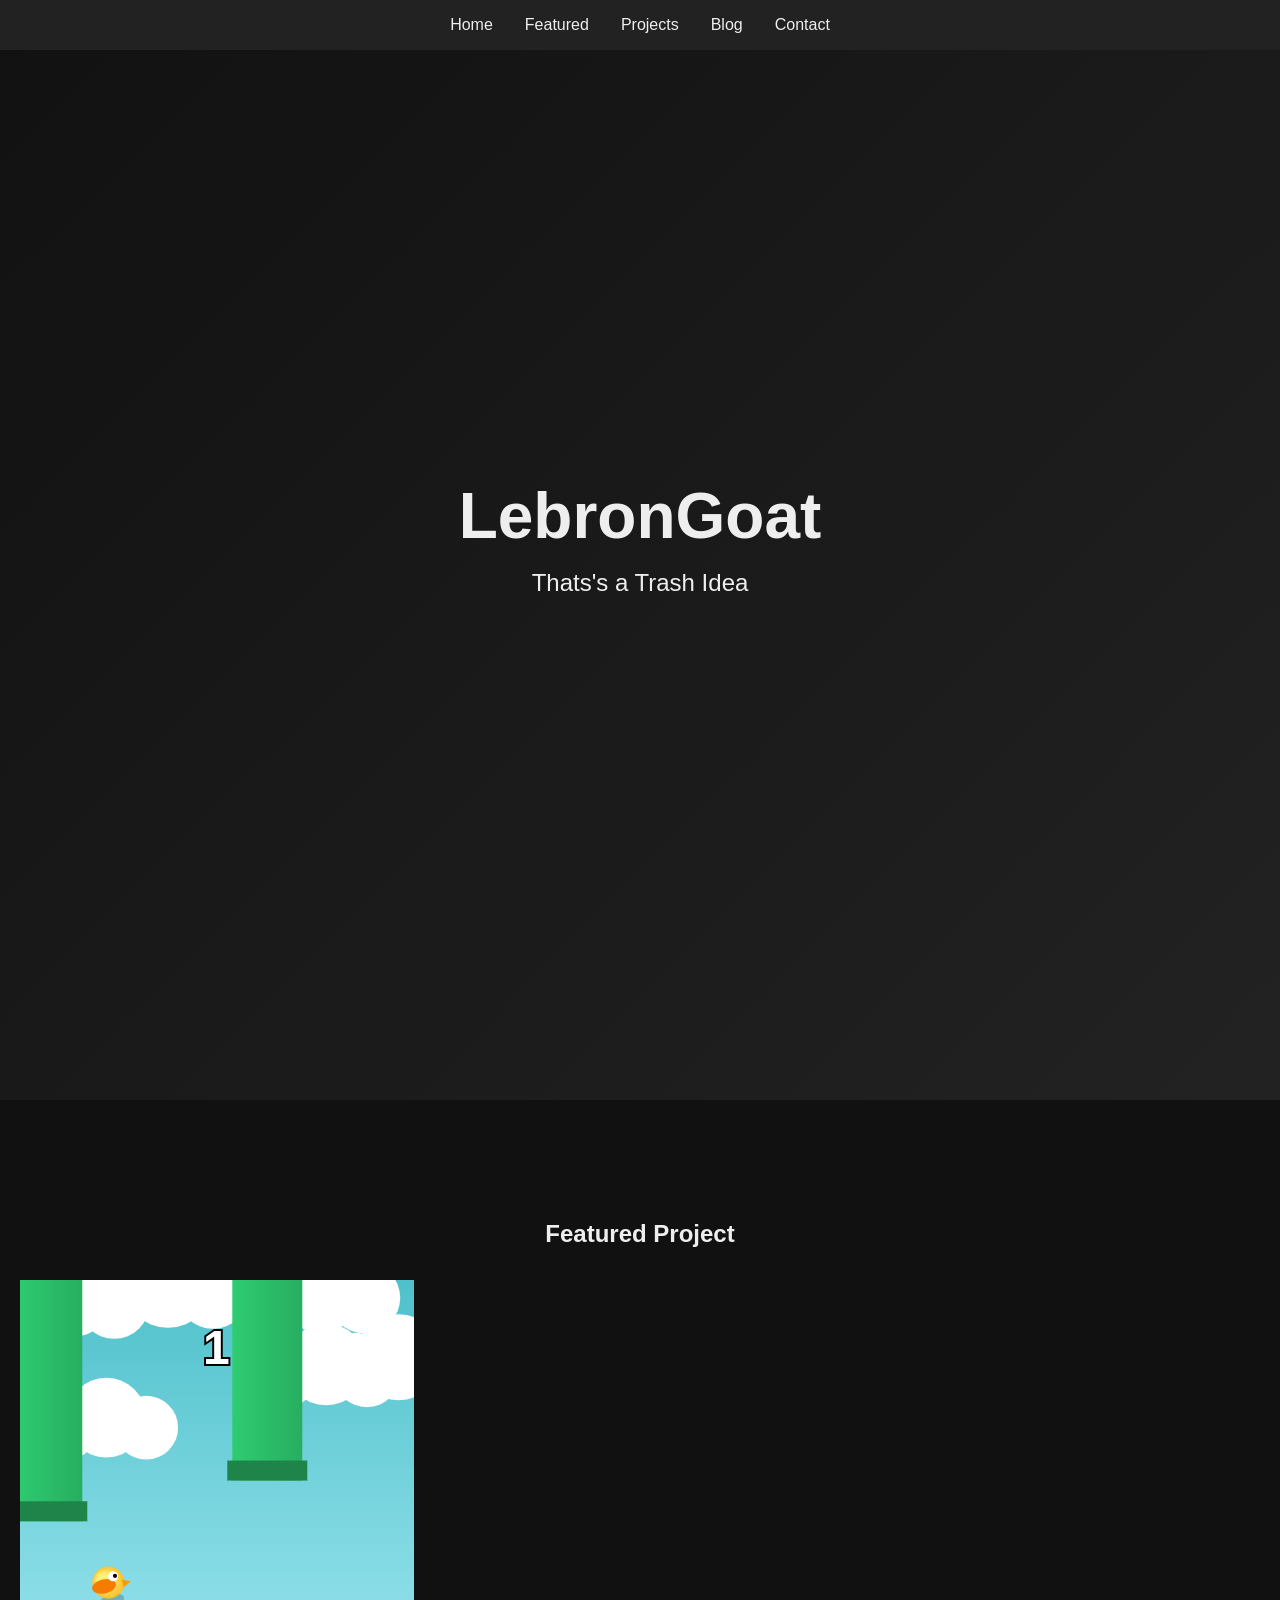
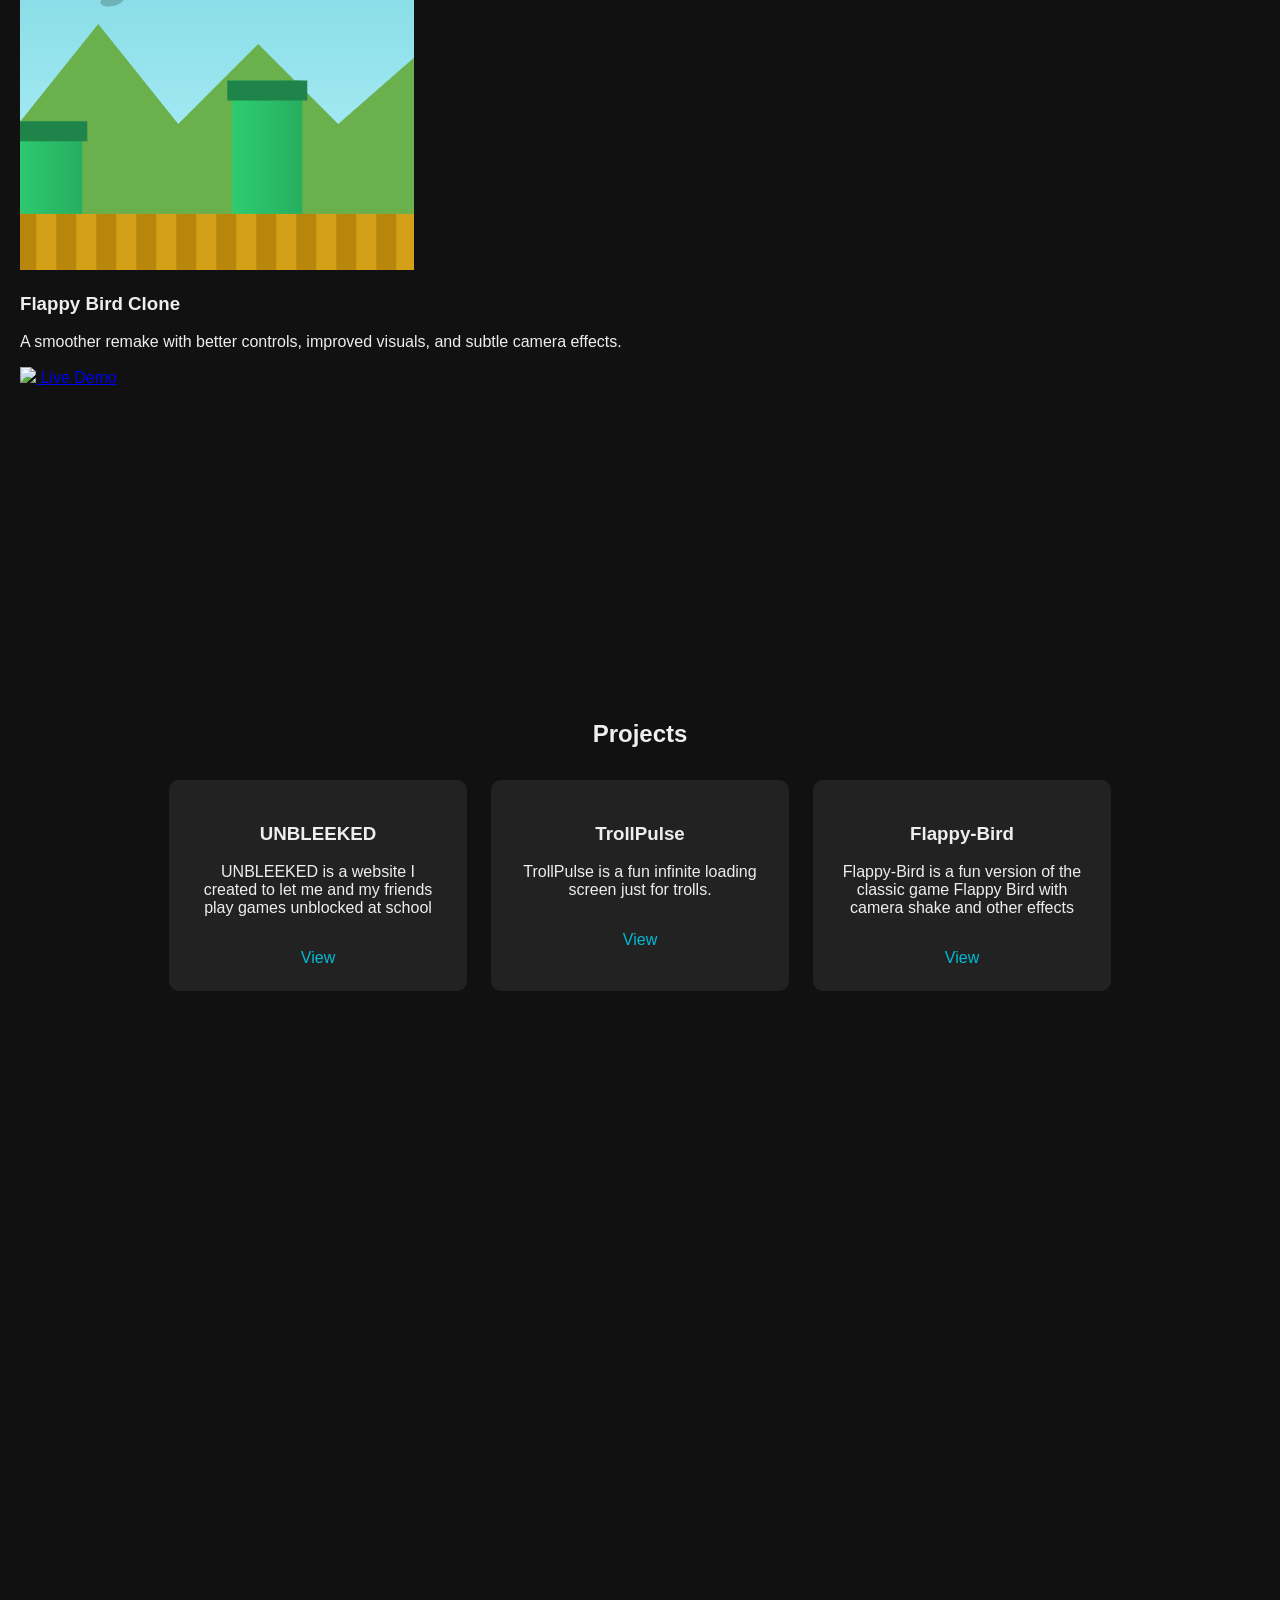
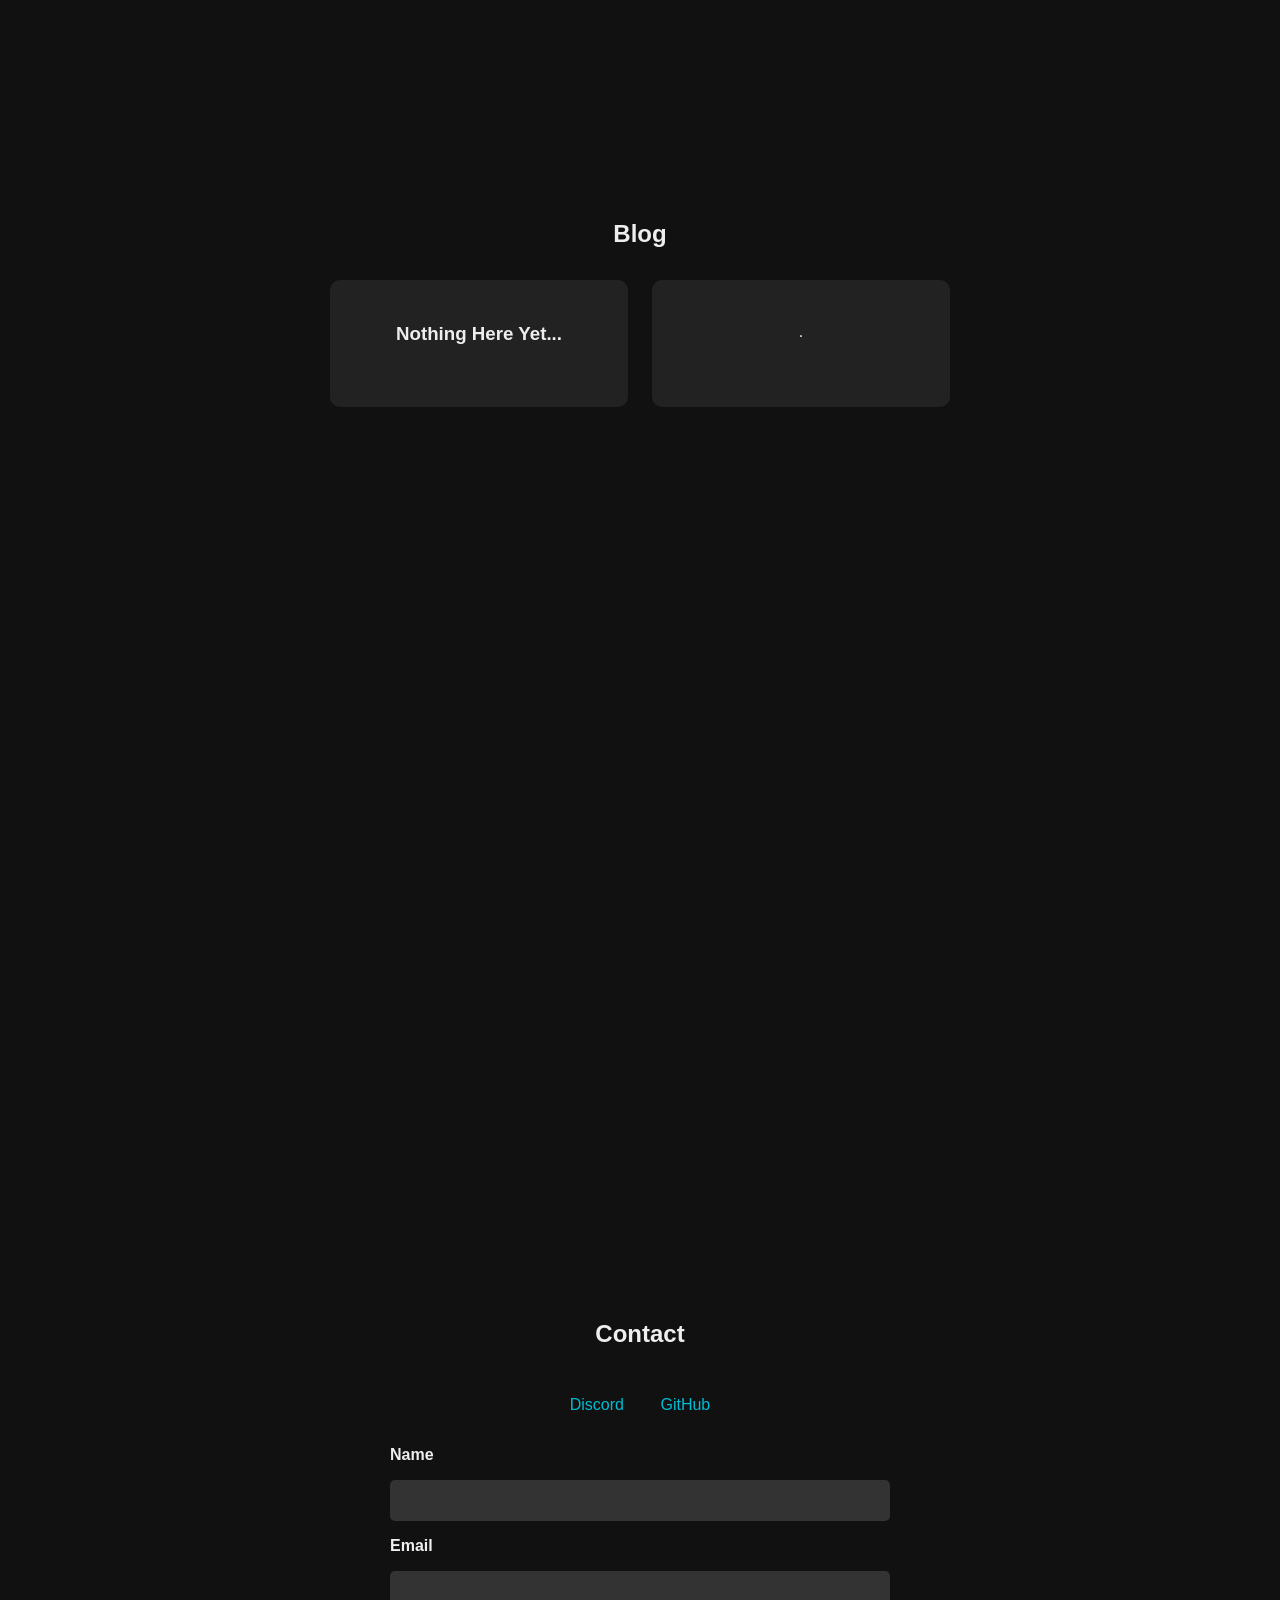
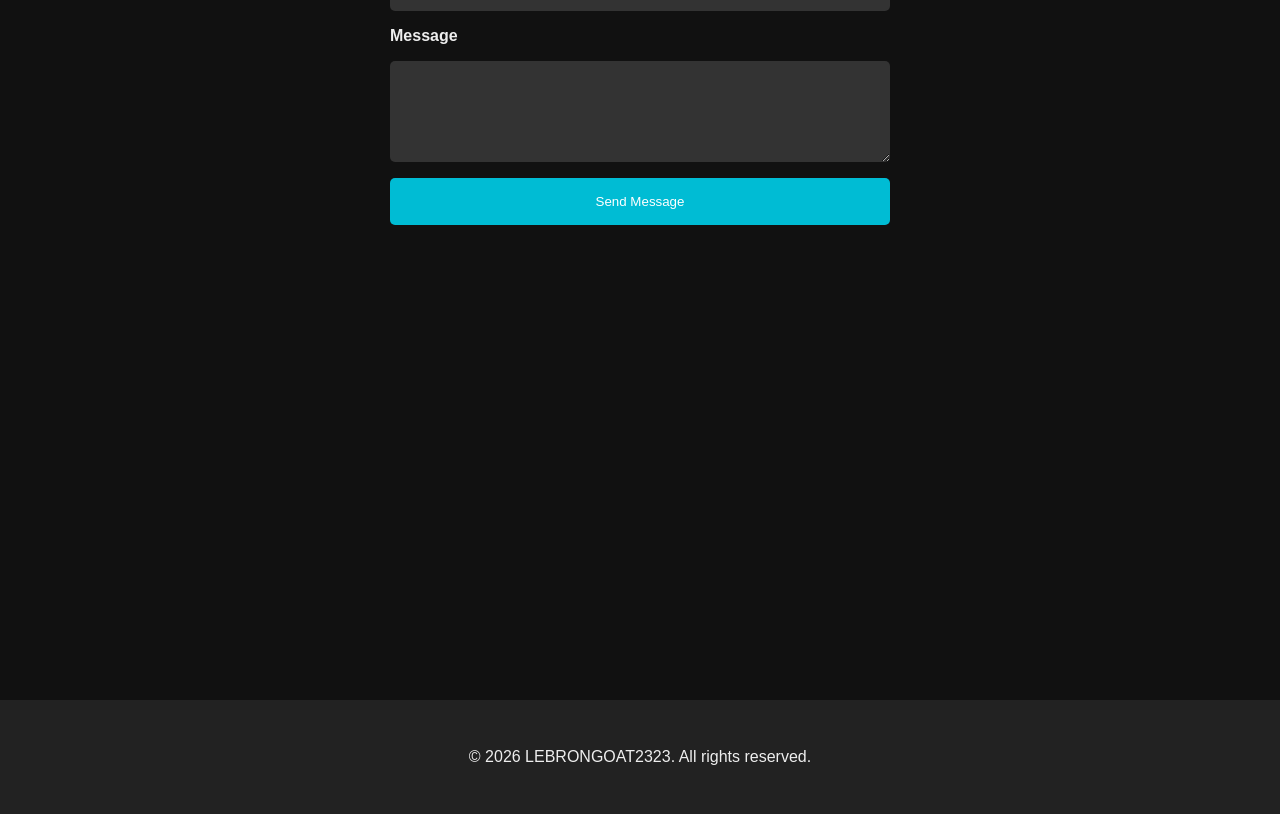
==== index.html @ b5625db2 "Update index.html" ====
<!DOCTYPE html>
<html lang="en">
<head>
    <meta charset="UTF-8">
    <meta name="viewport" content="width=device-width, initial-scale=1.0">
    <title>LebronGoat</title>
    <link rel="stylesheet" href="style.css">
</head>
<body>
    <header>
        <nav>
            <ul>
                <li><a href="#home">Home</a></li>
                <li><a href="#featured">Featured</a></li>
                <li><a href="#projects">Projects</a></li>
                <li><a href="#blog">Blog</a></li>
                <li><a href="#contact">Contact</a></li>
            </ul>
        </nav>
    </header>

    <section id="home" class="hero">
        <h1>LebronGoat</h1>
        <p>Thats's a Trash Idea</p>
    </section>

   <section id="featured">
  <h2>Featured Project</h2>

  <div class="project-tile">

    <div class="project-image">
      <img src="assets/Flappy-Bird-screenshot.png" alt="Project Preview">
    </div>

    <div class="project-info">
      <h3>Flappy Bird Clone</h3>
      <p>
        A smoother remake with better controls,
        improved visuals, and subtle camera effects.
      </p>

      <div class="project-links">

        <a href="https://github.com/LEBRONGOAT2323/Goat" 
           target="_blank" 
           class="github-link">
          <img src="https://cdn.jsdelivr.net/gh/devicons/devicon/icons/github/github-original.svg">
        </a>

        <a href="https://trueflappybird.vercel.app/" 
           target="_blank" 
           class="live-btn">
          Live Demo
        </a>

      </div>
    </div>

  </div>
</section>

    <section id="projects">
        <h2>Projects</h2>
        <div class="cards">
            <div class="card">
                <h3>UNBLEEKED</h3>
                <p>UNBLEEKED is a website I created to let me and my friends play games unblocked at school</p>
                <a href="https://unbleeked.vercel.app">View</a>
            </div>
            <div class="card">
                <h3>TrollPulse</h3>
                <p>TrollPulse is a fun infinite loading screen just for trolls.</p>
                <a href="https://trollpulse.vercel.app/">View</a>
            </div>
            <div class="card">
                <h3>Flappy-Bird</h3>
                <p>Flappy-Bird is a fun version of the classic game Flappy Bird with camera shake and other effects</p>
                <a href="https://trueflappybird.vercel.app/">View</a>
            </div>
            
        </div>
    </section>

  

    <section id="blog">
        <h2>Blog</h2>
        <div class="cards">
            <div class="card">
                <h3>Nothing Here Yet...</h3>
                <p></p>
                <a href=""></a>
            </div>
            <div class="card">
                <h3></h3>
                <p>.</p>
                <a href="#"></a>
            </div>
        </div>
    </section>

    <section id="contact">
        <h2>Contact</h2>
        <ul class="socials">
            <li><a href="https://discord.gg/cp6uq68K">Discord</a></li>
            <li><a href="https://github.com/LEBRONGOAT2323">GitHub</a></li>
        </ul>
    <form action="https://formspree.io/f/xdalbkzq" method="POST">
        <label for="name">Name</label>
        <input type="text" name="name" id="name" required>

        <label for="email">Email</label>
        <input type="email" name="_replyto" id="email" required>

        <label for="message">Message</label>
        <textarea name="message" id="message" rows="5" required></textarea>

        <button type="submit">Send Message</button>
    </form>
    </section>

    <footer>
        <p>© 2026 LEBRONGOAT2323. All rights reserved.</p>
    </footer>

    <script src="script.js"></script>
</body>
</html>
---- style.css ----
/* Global */
body {
    margin: 0;
    font-family: 'Arial', sans-serif;
    background: #111;
    color: #eee;
    scroll-behavior: smooth;
}

/* Header / Nav */
header {
    position: fixed;
    width: 100%;
    background: #222;
    padding: 1rem 0;
    z-index: 1000;
}

header nav ul {
    display: flex;
    justify-content: center;
    list-style: none;
    margin: 0;
    padding: 0;
}

header nav ul li {
    margin: 0 1rem;
}

header nav ul li a {
    color: #eee;
    text-decoration: none;
    transition: 0.3s;
}

header nav ul li a:hover {
    color: #00bcd4;
}

/* Hero Section */
.hero {
    display: flex;
    flex-direction: column;
    justify-content: center;
    align-items: center;
    height: 100vh;
    background: linear-gradient(135deg, #111, #222);
    text-align: center;
}

.hero h1 {
    font-size: 4rem;
    margin: 0;
}

.hero p {
    font-size: 1.5rem;
    margin-top: 1rem;
}

/* Sections */
section {
    padding: 100px 20px;
    min-height: 100vh;
}

h2 {
    text-align: center;
    margin-bottom: 2rem;
}

/* Cards */
.cards {
    display: flex;
    flex-wrap: wrap;
    justify-content: center;
    gap: 1.5rem;
}

.card {
    background: #222;
    padding: 1.5rem;
    width: 250px;
    border-radius: 10px;
    text-align: center;
    transition: transform 0.3s, box-shadow 0.3s;
}

.card:hover {
    transform: translateY(-10px);
    box-shadow: 0 10px 20px rgba(0,0,0,0.5);
}

.card a {
    display: inline-block;
    margin-top: 1rem;
    text-decoration: none;
    color: #00bcd4;
}

/* Resume Button */
.resume-btn {
    display: inline-block;
    padding: 1rem 2rem;
    text-decoration: none;
    color: #fff;
    background: #00bcd4;
    border-radius: 5px;
    transition: 0.3s;
}

.resume-btn:hover {
    background: #0097a7;
}

/* Socials */
.socials {
    text-align: center;
    padding: 1rem 0;
}

.socials li {
    display: inline-block;
    margin: 0 1rem;
}

.socials li a {
    color: #00bcd4;
    text-decoration: none;
}

/* Footer */
footer {
    text-align: center;
    padding: 2rem;
    background: #222;
}

form {
    display: flex;
    flex-direction: column;
    max-width: 500px;
    margin: 0 auto;
    gap: 1rem;
}

form label {
    font-weight: bold;
}

form input,
form textarea {
    padding: 0.8rem;
    border-radius: 5px;
    border: none;
    background: #333;
    color: #eee;
}

form input:focus,
form textarea:focus {
    outline: 2px solid #00bcd4;
}

form button {
    padding: 1rem;
    border: none;
    border-radius: 5px;
    background: #00bcd4;
    color: #fff;
    cursor: pointer;
    transition: 0.3s;
}

form button:hover {
    background: #0097a7;
}
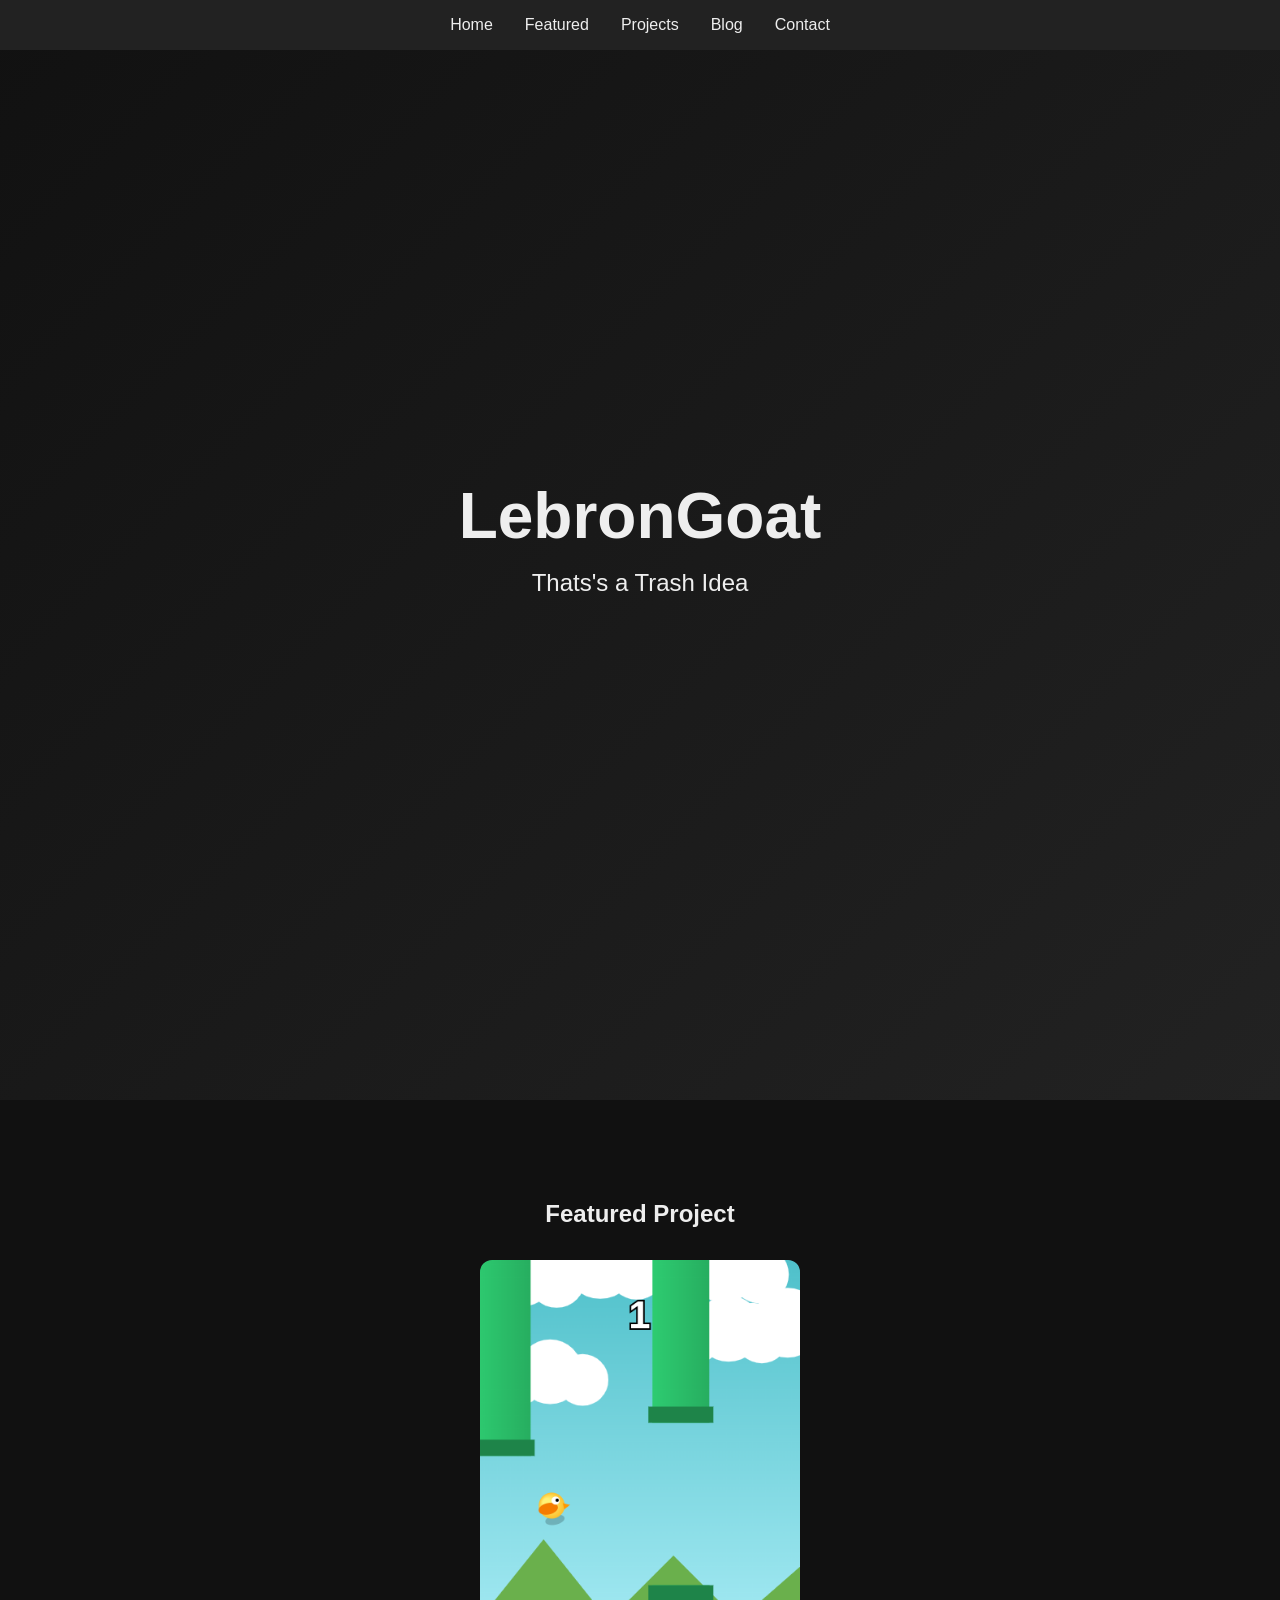
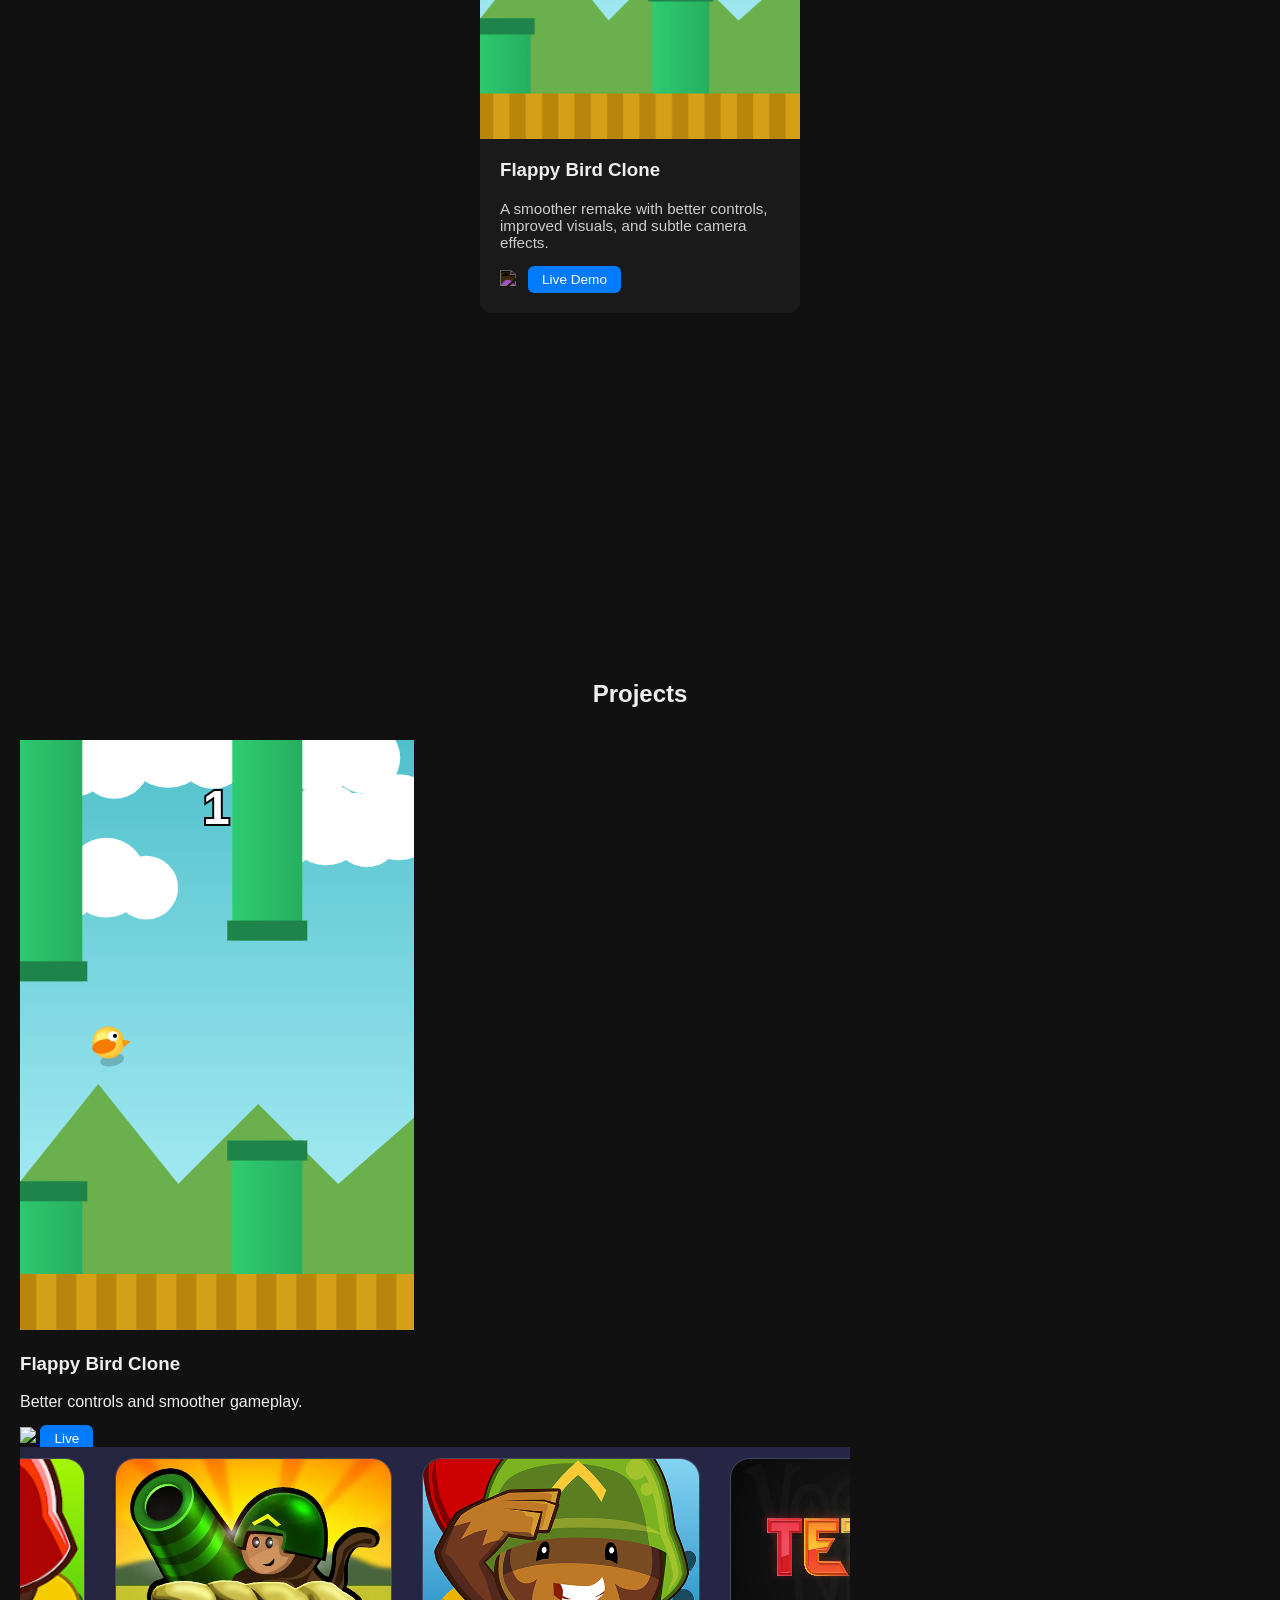
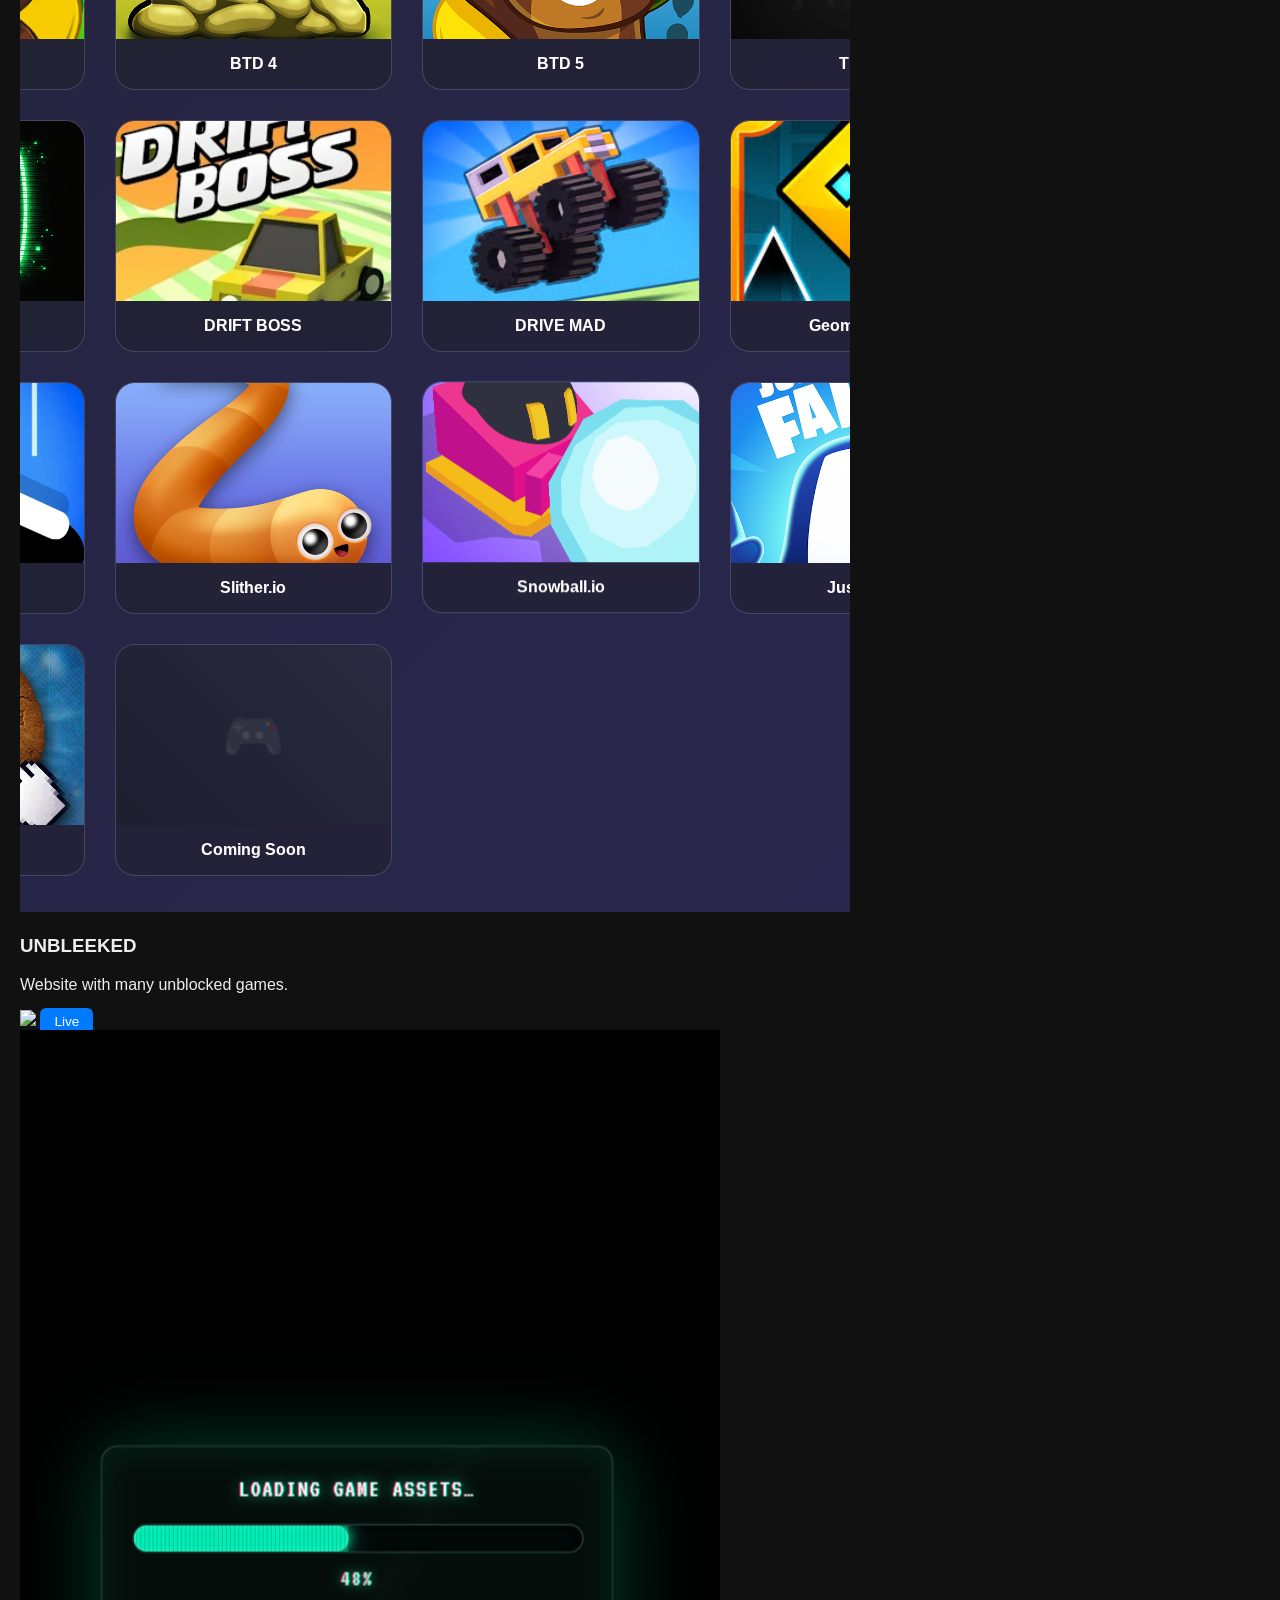
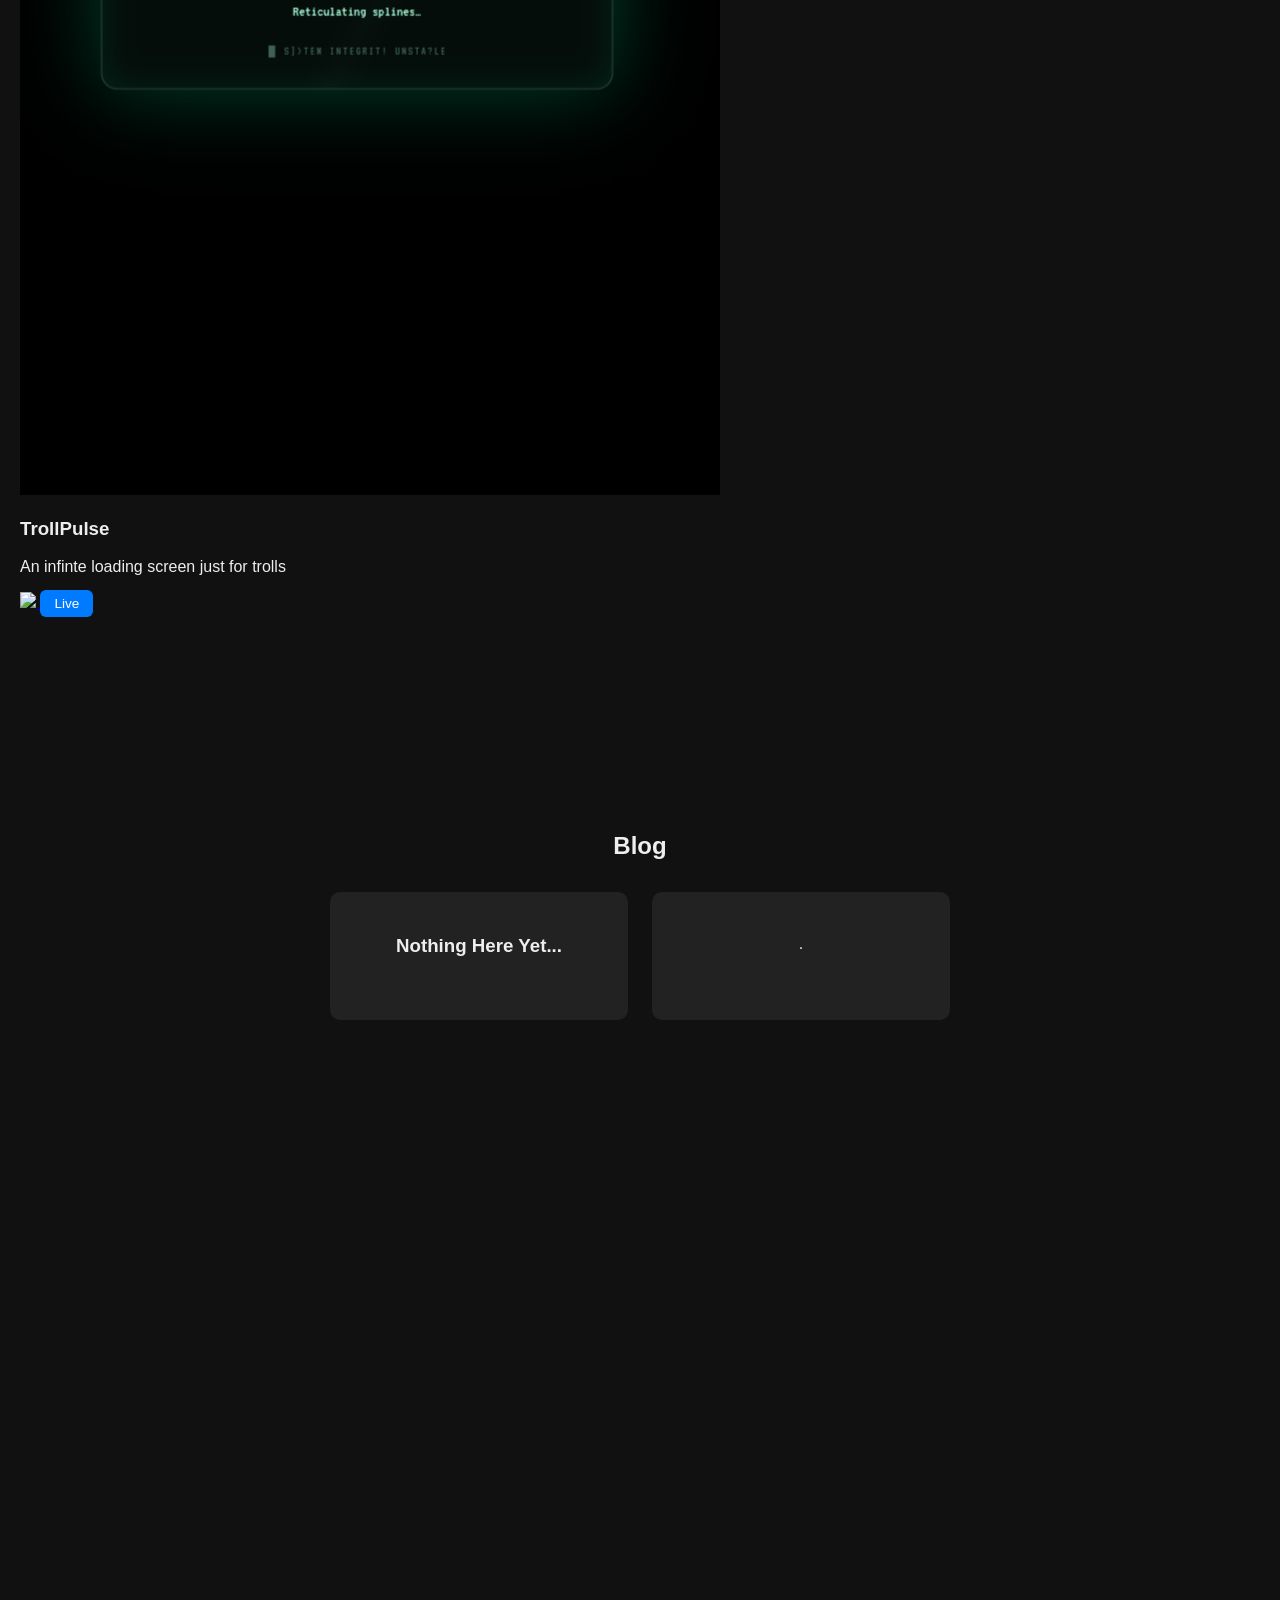
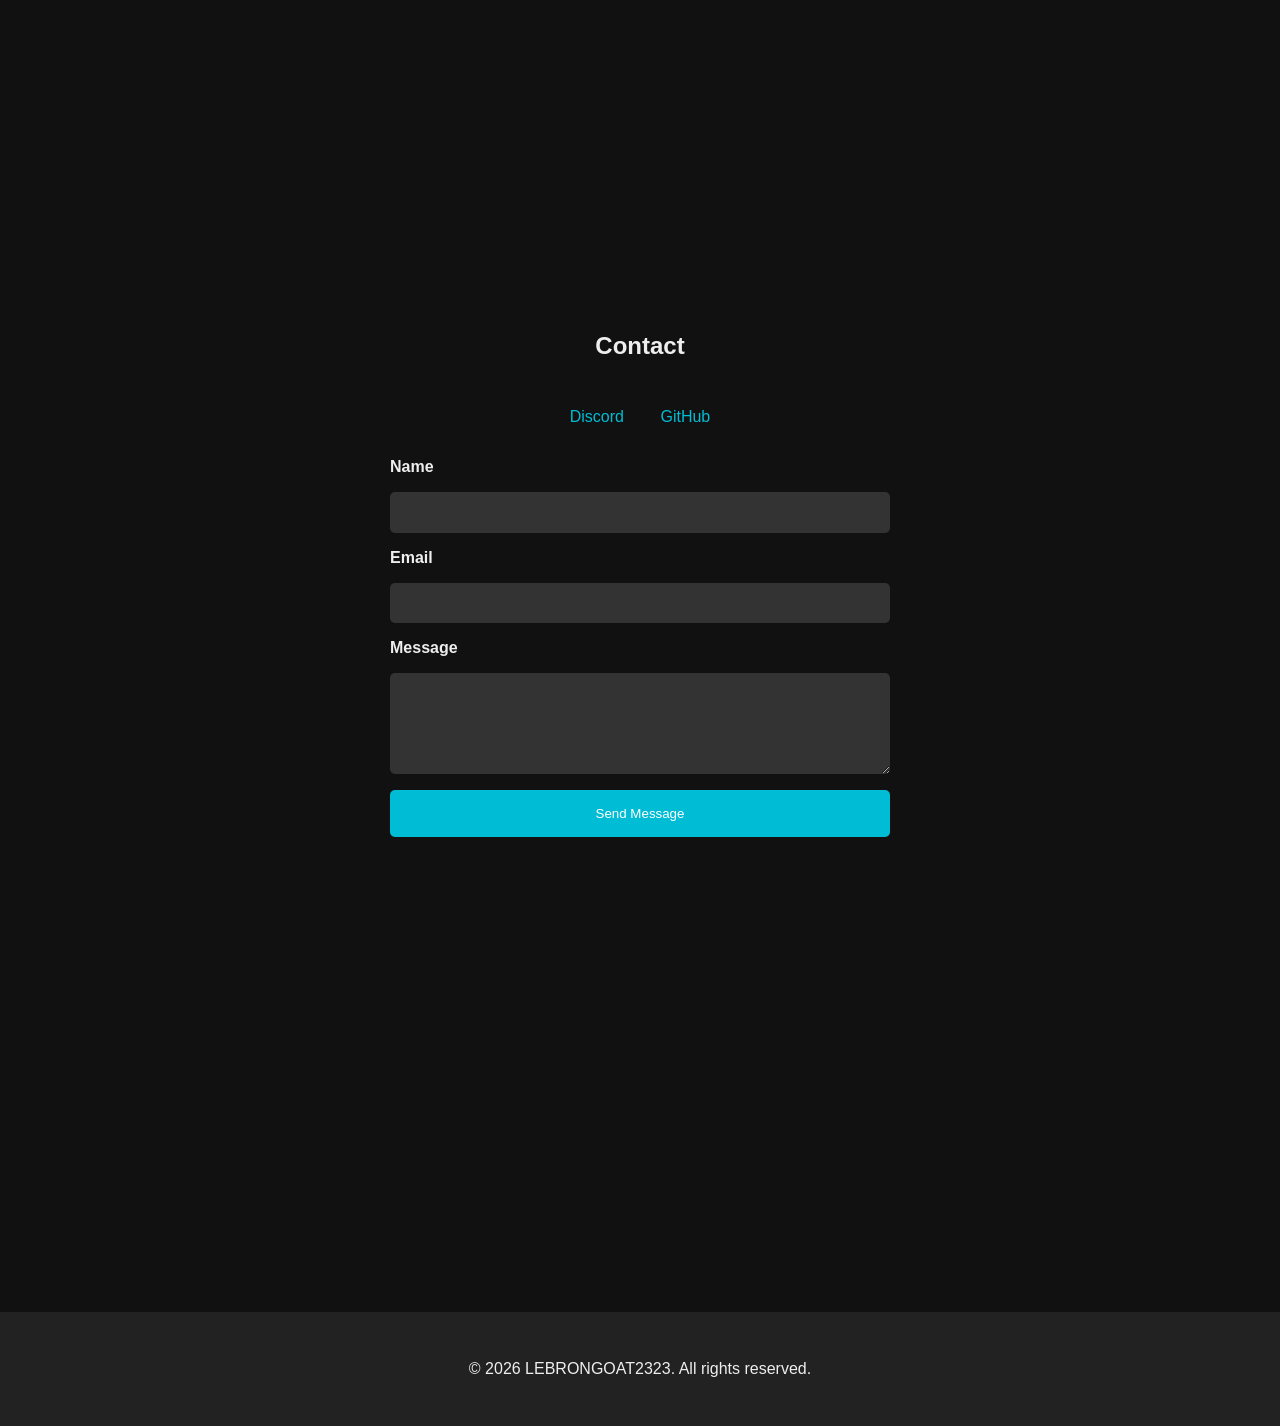
==== commit 56e5b9d6: "Update index.html" ====
--- a/index.html
+++ b/index.html
@@ -60,28 +60,62 @@
   </div>
 </section>
 
-    <section id="projects">
-        <h2>Projects</h2>
-        <div class="cards">
-            <div class="card">
-                <h3>UNBLEEKED</h3>
-                <p>UNBLEEKED is a website I created to let me and my friends play games unblocked at school</p>
-                <a href="https://unbleeked.vercel.app">View</a>
-            </div>
-            <div class="card">
-                <h3>TrollPulse</h3>
-                <p>TrollPulse is a fun infinite loading screen just for trolls.</p>
-                <a href="https://trollpulse.vercel.app/">View</a>
-            </div>
-            <div class="card">
-                <h3>Flappy-Bird</h3>
-                <p>Flappy-Bird is a fun version of the classic game Flappy Bird with camera shake and other effects</p>
-                <a href="https://trueflappybird.vercel.app/">View</a>
-            </div>
-            
-        </div>
-    </section>
+ <section id="projects">
+  <h2>Projects</h2>
 
+  <div class="projects-grid">
+
+    <div class="project-card">
+      <img src="assets/Flappy-Bird-screenshot.png">
+      <h3>Flappy Bird Clone</h3>
+      <p>Better controls and smoother gameplay.</p>
+
+      <div class="project-buttons">
+        <a href="https://github.com/LEBRONGOAT2323/Flappy-Bird" target="_blank" class="github-btn">
+          <img src="https://cdn.jsdelivr.net/gh/devicons/devicon/icons/github/github-original.svg">
+        </a>
+
+        <a href="https://trueflappybird.vercel.app/" target="_blank" class="live-btn">
+          Live
+        </a>
+      </div>
+    </div>
+
+    <div class="project-card">
+      <img src="assets/UNBLEEKED.png">
+      <h3>UNBLEEKED</h3>
+      <p>Website with many unblocked games.</p>
+
+      <div class="project-buttons">
+        <a href="https://github.com/LEBRONGOAT2323/UNBLEEKED" target="_blank" class="github-btn">
+          <img src="https://cdn.jsdelivr.net/gh/devicons/devicon/icons/github/github-original.svg">
+        </a>
+
+        <a href="https://unbleeked.vercel.app/" target="_blank" class="live-btn">
+          Live
+        </a>
+      </div>
+    </div>
+
+     <div class="project-card">
+      <img src="assets/TrollPulse.png">
+      <h3>TrollPulse</h3>
+      <p>An infinte loading screen just for trolls</p>
+
+      <div class="project-buttons">
+        <a href="https://github.com/LEBRONGOAT2323/TrollPulse" target="_blank" class="github-btn">
+          <img src="https://cdn.jsdelivr.net/gh/devicons/devicon/icons/github/github-original.svg">
+        </a>
+
+        <a href="https://trollpulse.vercel.app/" target="_blank" class="live-btn">
+          Live
+        </a>
+      </div>
+    </div>
+
+
+  </div>
+</section>
   
 
     <section id="blog">
--- a/style.css
+++ b/style.css
@@ -176,3 +176,157 @@
 form button:hover {
     background: #0097a7;
 }
+
+/* Featured Section */
+#featured {
+    padding: 80px 20px;
+    text-align: center;
+    background: #111;
+}
+
+/* Card */
+.featured-card {
+    position: relative;
+    max-width: 750px;
+    margin: auto;
+    padding: 30px;
+    background: #1a1a1a;
+    border-radius: 15px;
+    transition: 0.3s;
+}
+
+.featured-card:hover {
+    transform: translateY(-6px);
+    box-shadow: 0 0 25px #007bff;
+}
+
+/* Layout */
+.featured-content {
+    display: flex;
+    align-items: center;
+    gap: 30px;
+    text-align: left;
+}
+
+/* Image */
+.featured-image img {
+    width: 200px;
+    border-radius: 10px;
+}
+
+/* Text */
+.featured-text h3 {
+    margin-top: 0;
+}
+
+.featured-text p {
+    color: #ccc;
+}
+
+/* Play Button */
+.play-btn {
+    display: inline-block;
+    margin-top: 15px;
+    padding: 10px 20px;
+    background: #007bff;
+    color: white;
+    text-decoration: none;
+    border-radius: 8px;
+    transition: 0.3s;
+}
+
+.play-btn:hover {
+    background: #0056b3;
+}
+
+/* GitHub Icon Corner */
+.github-corner {
+    position: absolute;
+    top: 15px;
+    right: 15px;
+}
+
+.github-corner img {
+    width: 30px;
+    filter: invert(1);
+    transition: 0.3s;
+}
+
+.github-corner img:hover {
+    transform: scale(1.2);
+}
+
+#featured {
+    padding: 80px 20px;
+    text-align: center;
+}
+
+/* Tile container */
+.project-tile {
+    max-width: 320px;
+    margin: auto;
+    background: #1a1a1a;
+    border-radius: 12px;
+    overflow: hidden;
+    transition: 0.3s ease;
+}
+
+.project-tile:hover {
+    transform: translateY(-5px);
+    box-shadow: 0 0 20px #007bff;
+}
+
+/* Image */
+.project-image img {
+    width: 100%;
+    display: block;
+}
+
+/* Info */
+.project-info {
+    padding: 20px;
+    text-align: left;
+}
+
+.project-info h3 {
+    margin-top: 0;
+}
+
+.project-info p {
+    color: #ccc;
+    font-size: 0.95rem;
+}
+
+/* Buttons Row */
+.project-links {
+    margin-top: 15px;
+    display: flex;
+    align-items: center;
+    gap: 12px;
+}
+
+/* GitHub icon */
+.github-link img {
+    width: 28px;
+    filter: invert(1);
+    transition: 0.3s;
+}
+
+.github-link img:hover {
+    transform: scale(1.2);
+}
+
+/* Live Button */
+.live-btn {
+    padding: 6px 14px;
+    background: #007bff;
+    color: white;
+    text-decoration: none;
+    border-radius: 6px;
+    font-size: 0.85rem;
+    transition: 0.3s;
+}
+
+.live-btn:hover {
+    background: #0056b3;
+}
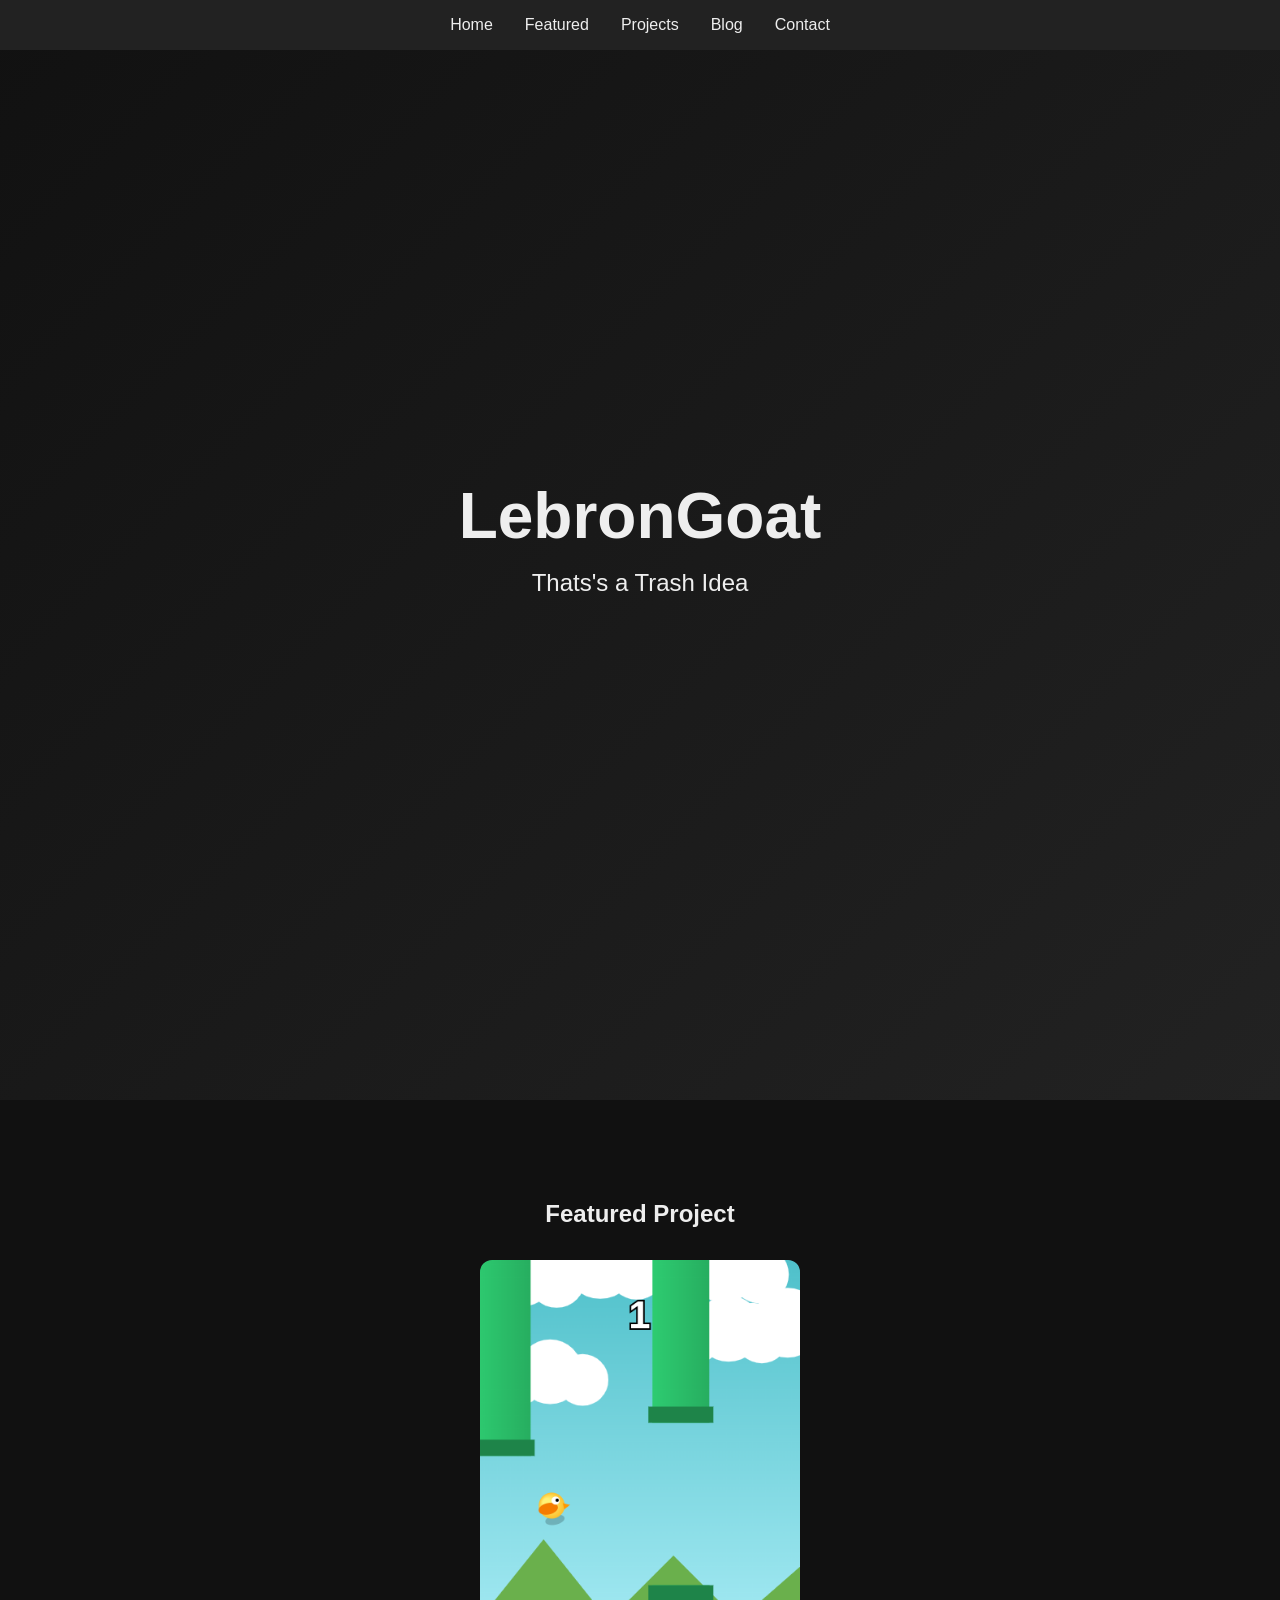
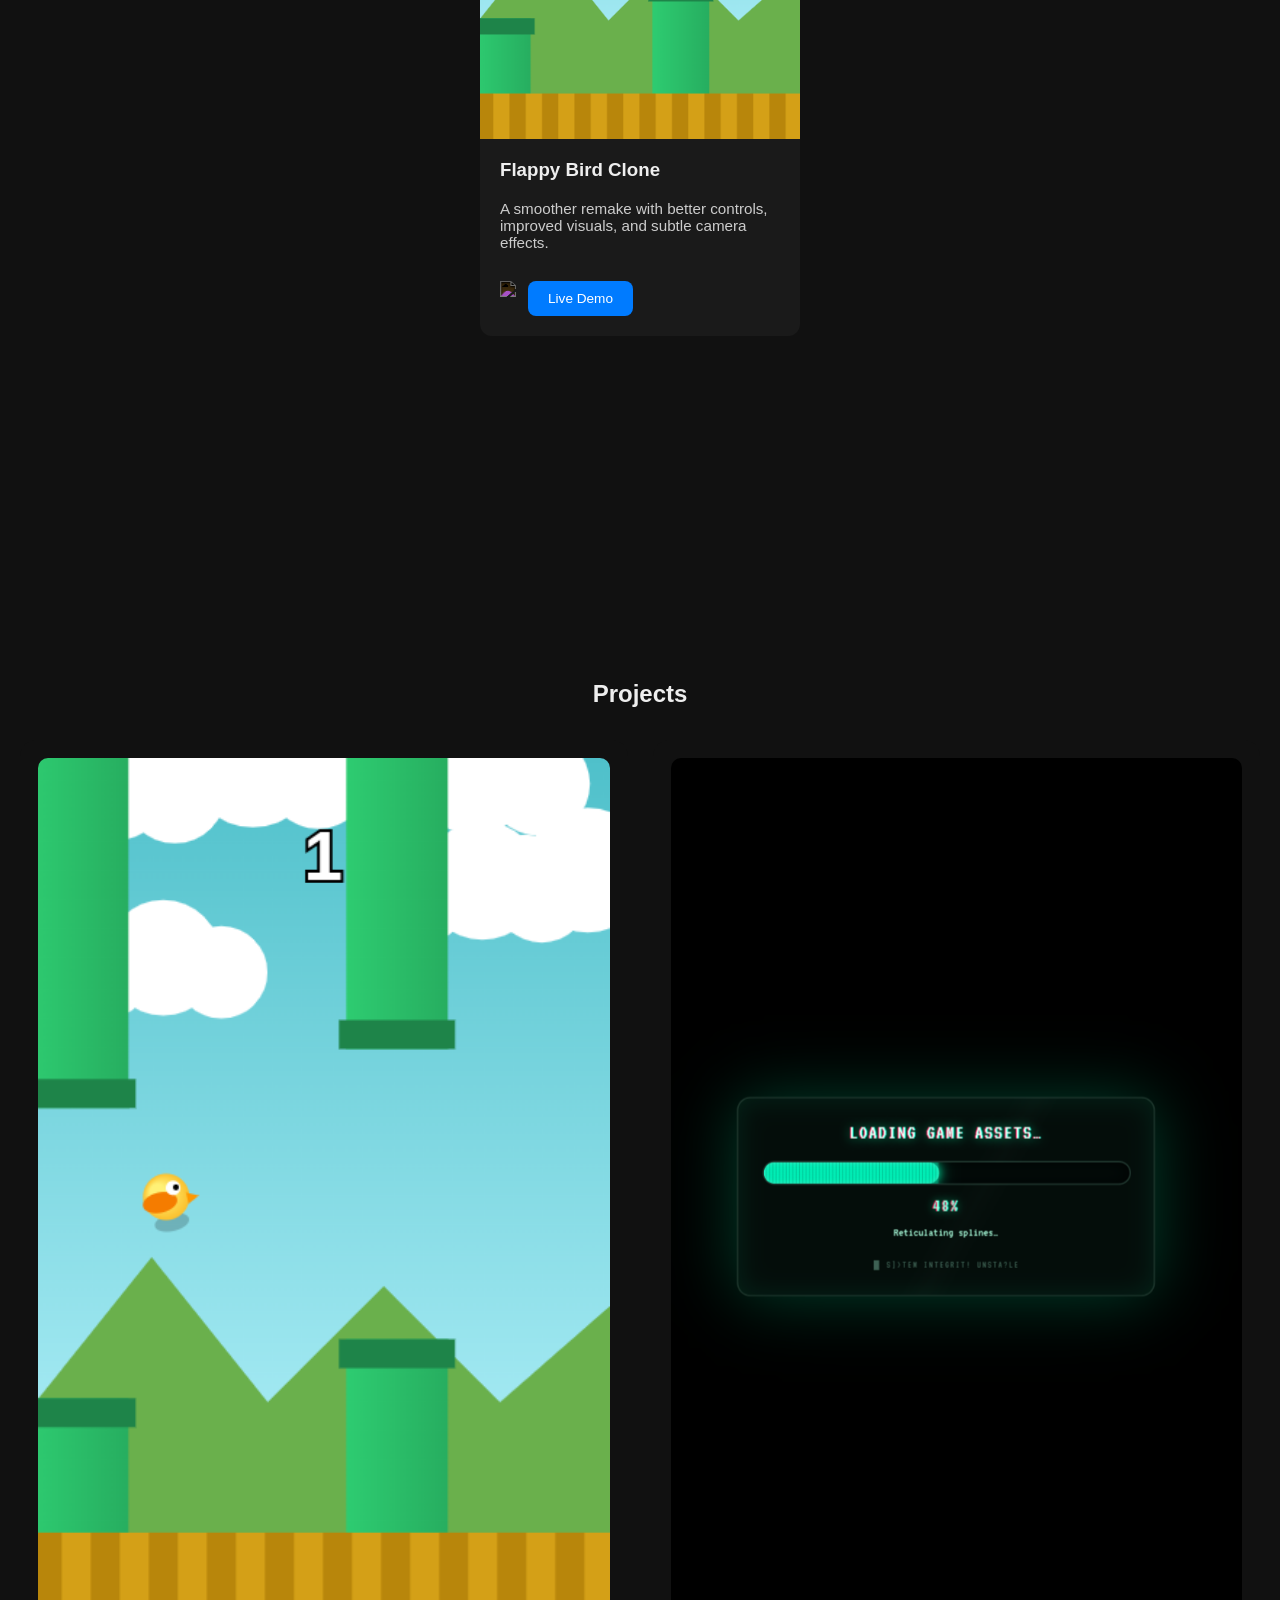
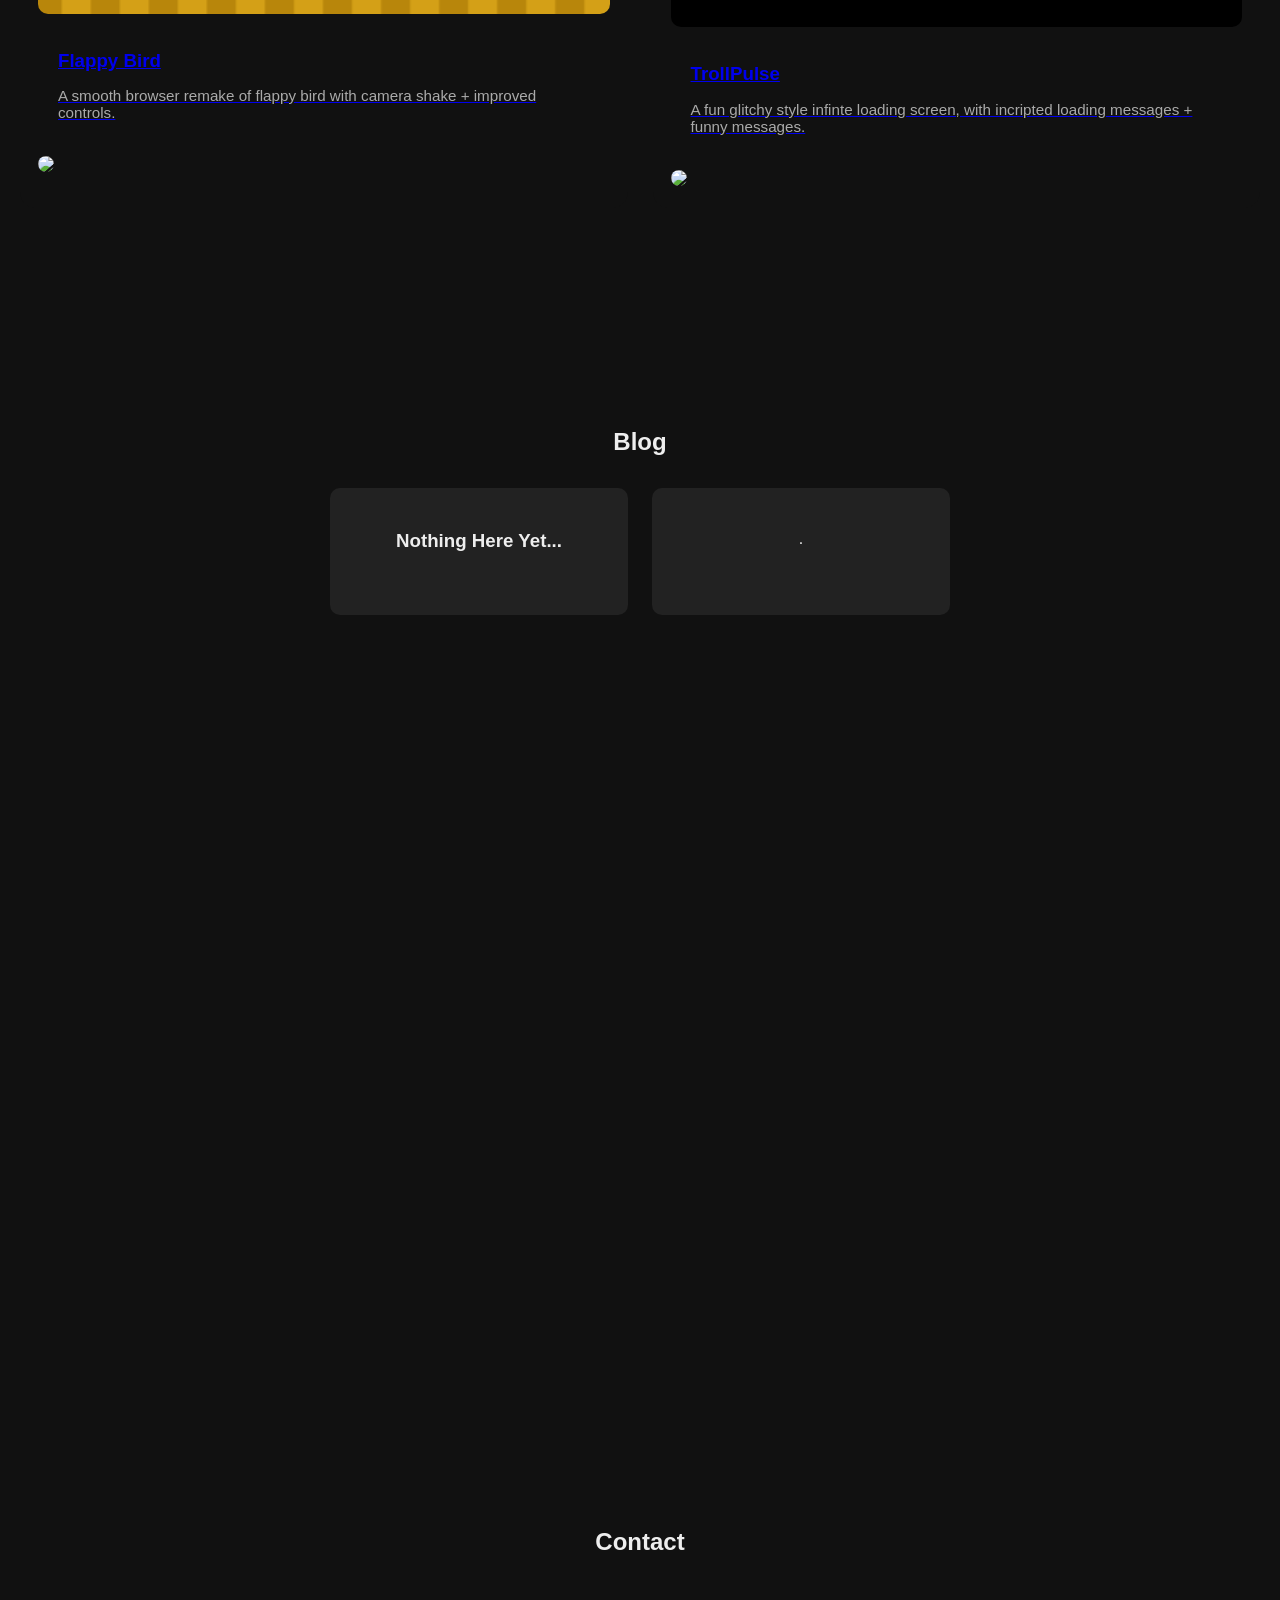
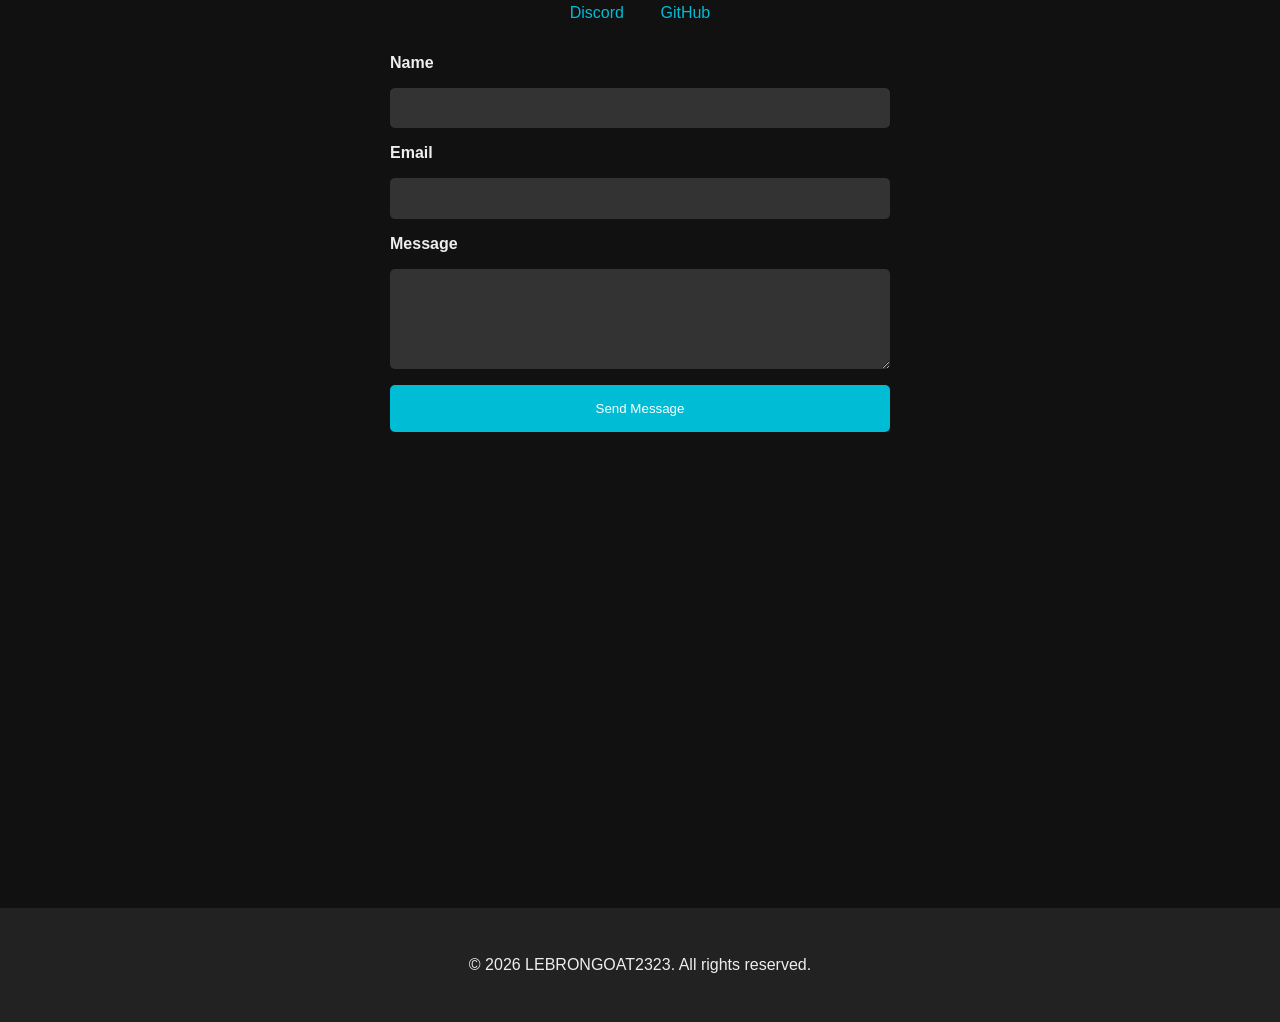
==== commit 2129b95e: "Update index.html" ====
--- a/index.html
+++ b/index.html
@@ -42,7 +42,7 @@
 
       <div class="project-links">
 
-        <a href="https://github.com/LEBRONGOAT2323/Goat" 
+        <a href="https://github.com/LEBRONGOAT2323/flappy-bird" 
            target="_blank" 
            class="github-link">
           <img src="https://cdn.jsdelivr.net/gh/devicons/devicon/icons/github/github-original.svg">
@@ -61,57 +61,42 @@
 </section>
 
  <section id="projects">
-  <h2>Projects</h2>
+  <h2 class="section-title">Projects</h2>
 
   <div class="projects-grid">
 
+    <!-- Project Card -->
     <div class="project-card">
-      <img src="assets/Flappy-Bird-screenshot.png">
-      <h3>Flappy Bird Clone</h3>
-      <p>Better controls and smoother gameplay.</p>
+      <a href="https://trueflappybird.vercel.app" target="_blank" class="project-link">
+        <img src="assets/Flappy-Bird-screenshot.png" class="project-thumb">
+        <div class="project-info">
+          <h3>Flappy Bird</h3>
+          <p>A smooth browser remake of flappy bird with camera shake + improved controls.</p>
+        </div>
+      </a>
 
-      <div class="project-buttons">
-        <a href="https://github.com/LEBRONGOAT2323/Flappy-Bird" target="_blank" class="github-btn">
-          <img src="https://cdn.jsdelivr.net/gh/devicons/devicon/icons/github/github-original.svg">
-        </a>
-
-        <a href="https://trueflappybird.vercel.app/" target="_blank" class="live-btn">
-          Live
-        </a>
-      </div>
+      <a href="https://github.com/LEBRONGOAT2323/Flappy-Bird" target="_blank" class="github-icon">
+       <img src="https://cdn.jsdelivr.net/gh/devicons/devicon/icons/github/github-original.svg">
+      </a>
     </div>
 
+    <!-- Project Card -->
     <div class="project-card">
-      <img src="assets/UNBLEEKED.png">
-      <h3>UNBLEEKED</h3>
-      <p>Website with many unblocked games.</p>
+      <a href="https://TrollPulse.vercel.app" target="_blank" class="project-link">
+        <img src="assets/TrollPulse.png" class="project-thumb">
+        <div class="project-info">
+          <h3>TrollPulse</h3>
+          <p>A fun glitchy style infinte loading screen, with incripted loading messages + funny messages.</p>
+        </div>
+      </a>
 
-      <div class="project-buttons">
-        <a href="https://github.com/LEBRONGOAT2323/UNBLEEKED" target="_blank" class="github-btn">
-          <img src="https://cdn.jsdelivr.net/gh/devicons/devicon/icons/github/github-original.svg">
-        </a>
-
-        <a href="https://unbleeked.vercel.app/" target="_blank" class="live-btn">
-          Live
-        </a>
-      </div>
+      <a href="https://github.com/LEBRONGOAT2323/TrollPulse" target="_blank" class="github-icon">
+        <img src="https://cdn.jsdelivr.net/gh/devicons/devicon/icons/github/github-original.svg">
+      </a>
     </div>
 
-     <div class="project-card">
-      <img src="assets/TrollPulse.png">
-      <h3>TrollPulse</h3>
-      <p>An infinte loading screen just for trolls</p>
-
-      <div class="project-buttons">
-        <a href="https://github.com/LEBRONGOAT2323/TrollPulse" target="_blank" class="github-btn">
-          <img src="https://cdn.jsdelivr.net/gh/devicons/devicon/icons/github/github-original.svg">
-        </a>
-
-        <a href="https://trollpulse.vercel.app/" target="_blank" class="live-btn">
-          Live
-        </a>
-      </div>
-    </div>
+  </div>
+</section>
 
 
   </div>
--- a/style.css
+++ b/style.css
@@ -330,3 +330,79 @@
 .live-btn:hover {
     background: #0056b3;
 }
+
+/* PROJECTS GRID */
+
+.projects-grid {
+  display: grid;
+  grid-template-columns: repeat(auto-fit, minmax(260px, 1fr));
+  gap: 25px;
+  margin-top: 25px;
+}
+
+/* CARD */
+
+.project-card {
+  background: #111;
+  padding: 18px;
+  border-radius: 16px;
+  transition: 0.25s ease;
+}
+
+.project-card:hover {
+  transform: translateY(-6px);
+  background: #181818;
+}
+
+/* IMAGE */
+
+.project-card img {
+  width: 100%;
+  border-radius: 10px;
+}
+
+/* TEXT */
+
+.project-card h3 {
+  margin: 12px 0 5px;
+}
+
+.project-card p {
+  color: #aaa;
+  font-size: 0.95rem;
+}
+
+/* BUTTONS */
+
+.project-buttons {
+  display: flex;
+  gap: 10px;
+  margin-top: 12px;
+}
+
+.github-btn {
+  width: 30px;
+  height: 30px;
+  filter: invert(1);
+  border-radius: 8px;
+  display: flex;
+}
+
+.github-btn img {
+  width: 100%;
+}
+
+.github-btn img:hover {
+    transform: scale(1.2);
+}
+
+.live-btn {
+    display: inline-block;
+    margin-top: 15px;
+    padding: 10px 20px;
+    background: #007bff;
+    color: white;
+    text-decoration: none;
+    border-radius: 8px;
+    transition: 0.3s;
+}
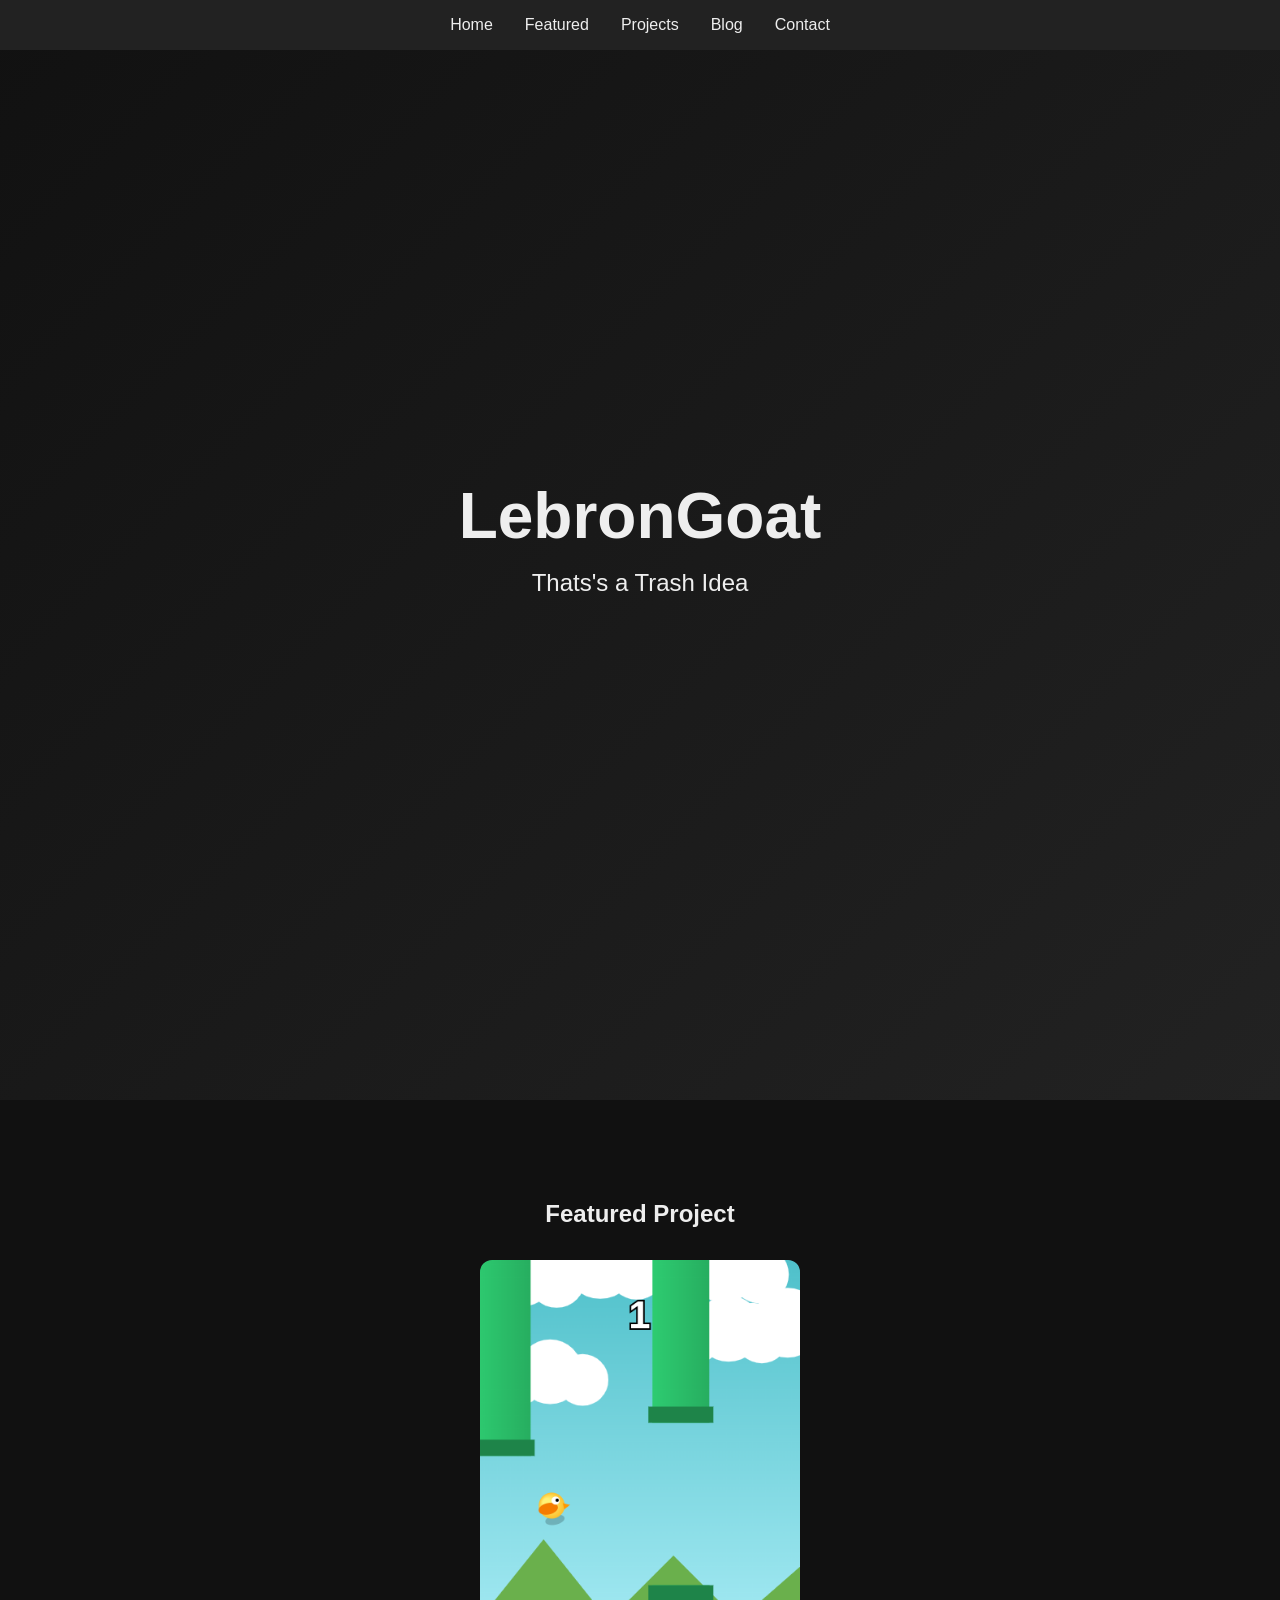
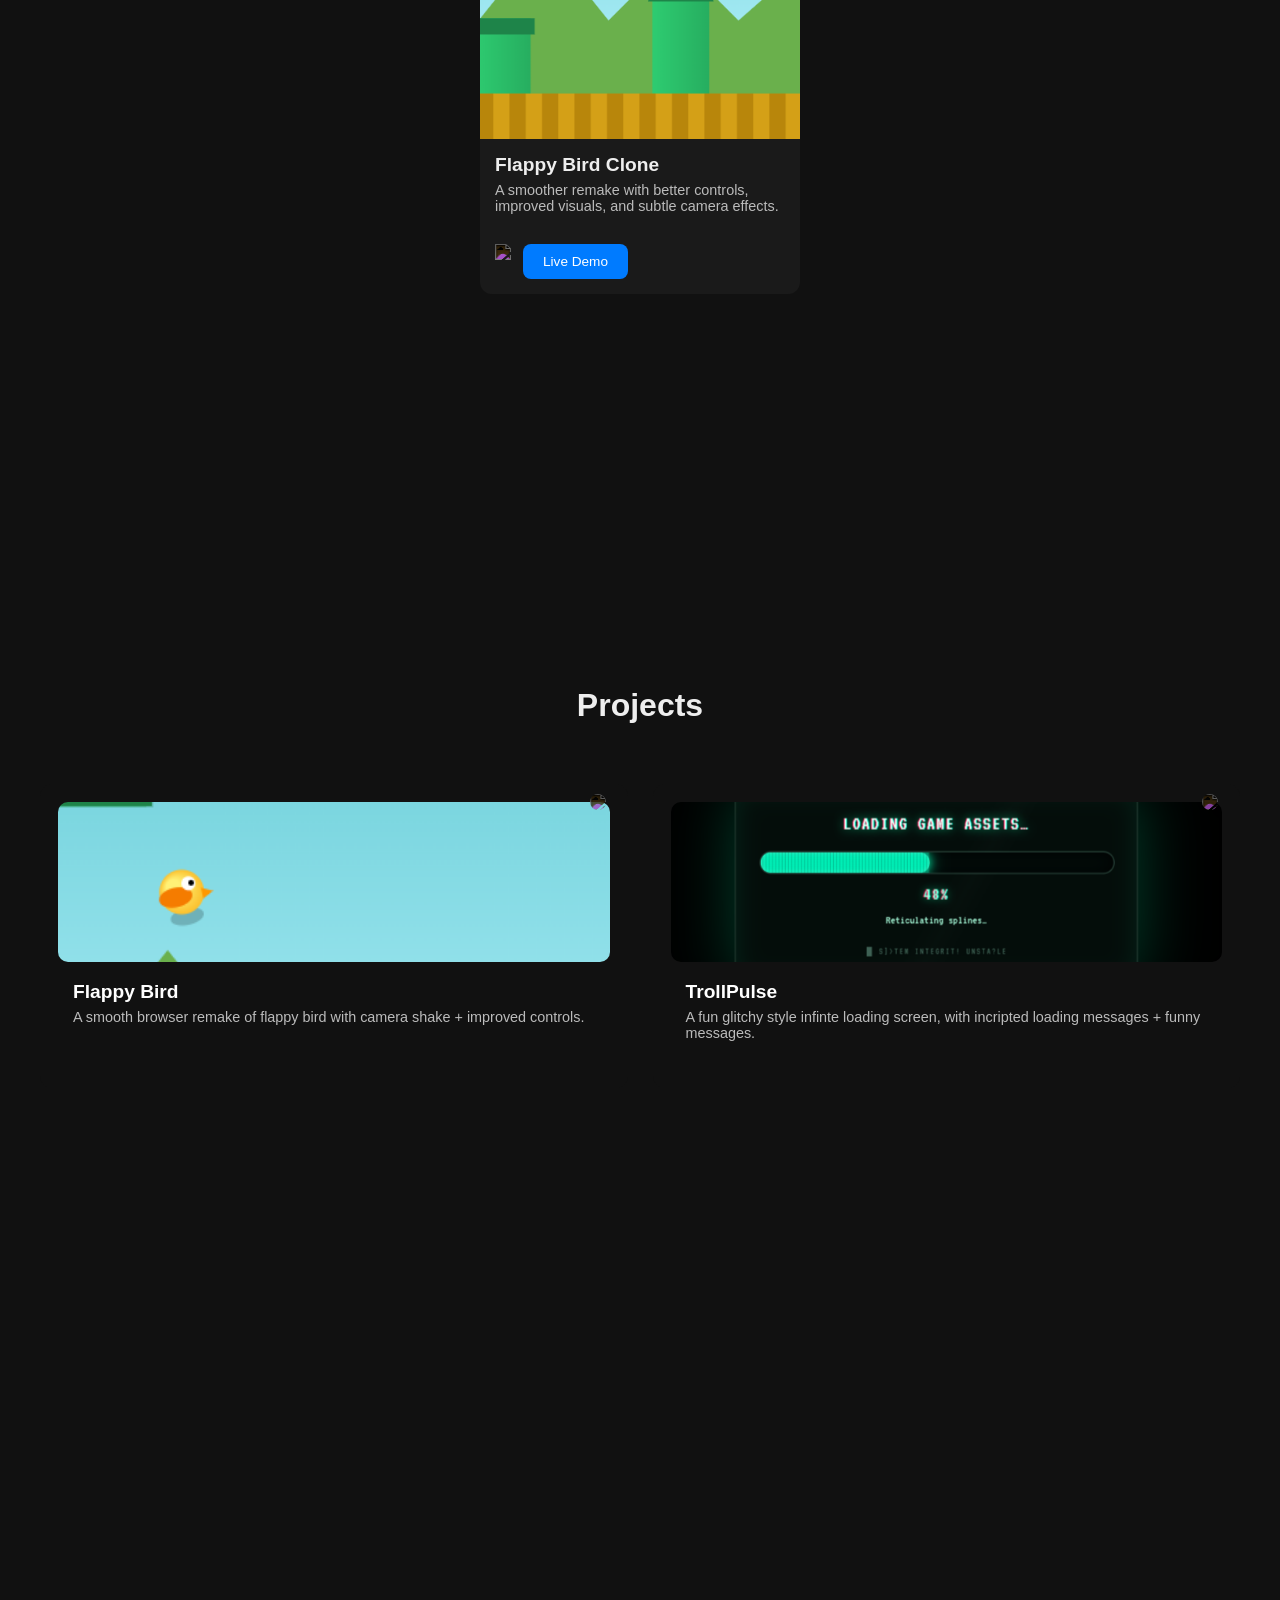
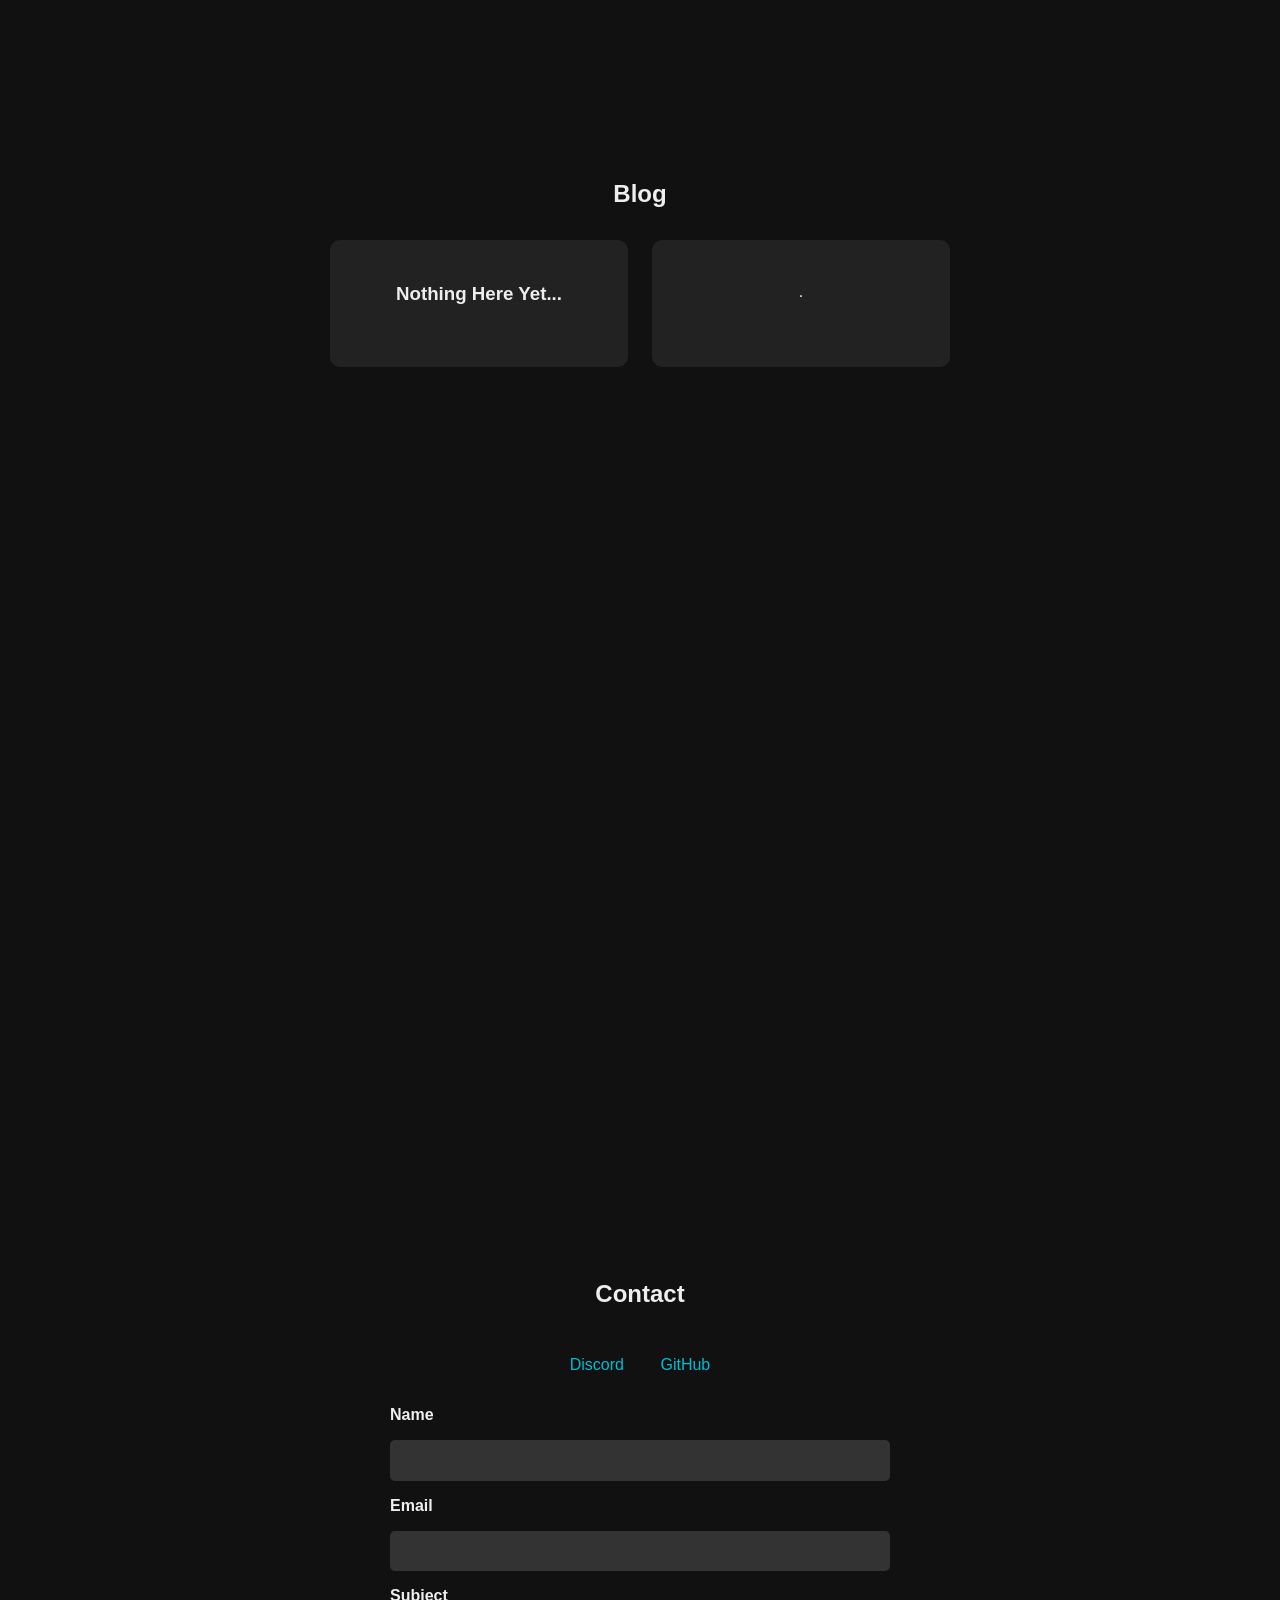
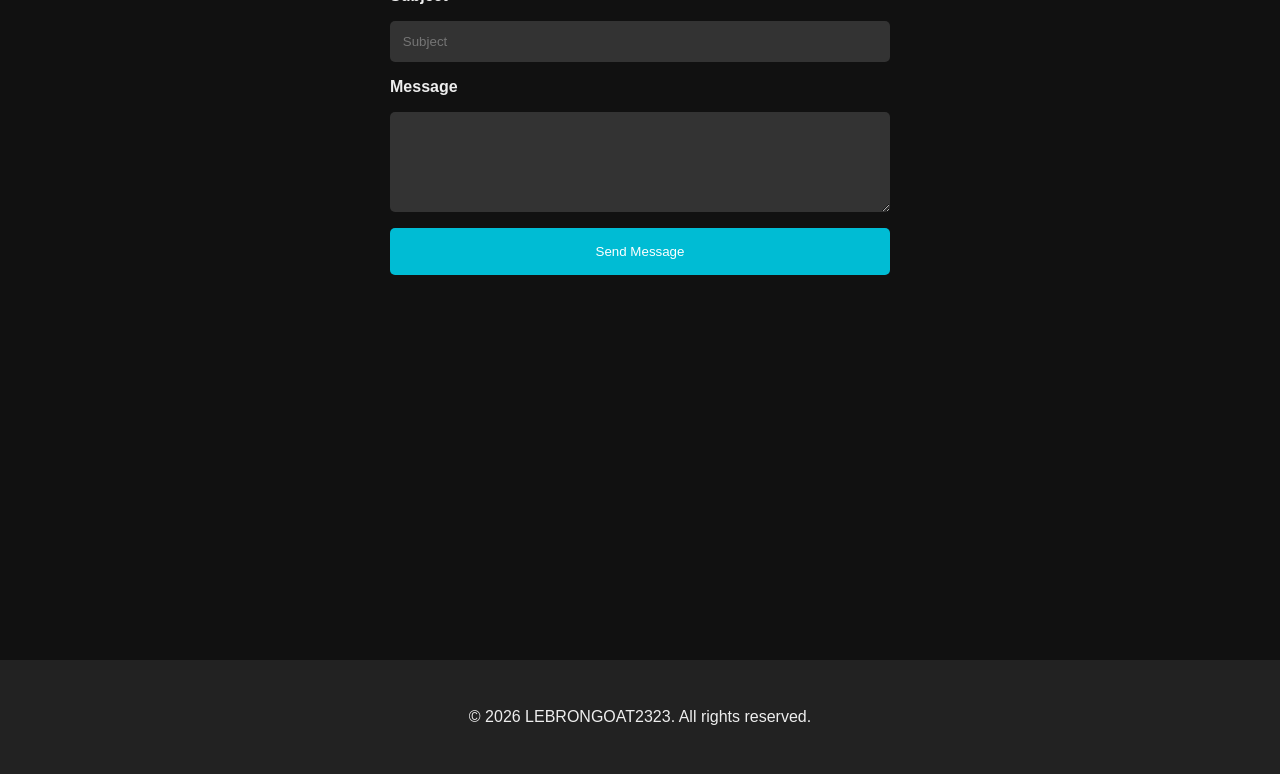
==== commit 38d1eec3: "Added Subject Added Subject input field for the contact page" ====
--- a/index.html
+++ b/index.html
@@ -132,6 +132,9 @@
         <label for="email">Email</label>
         <input type="email" name="_replyto" id="email" required>
 
+        <label for="email">Subject</label>
+        <input type="text" name="subject" placeholder="Subject" required>
+
         <label for="message">Message</label>
         <textarea name="message" id="message" rows="5" required></textarea>
 
--- a/style.css
+++ b/style.css
@@ -406,3 +406,75 @@
     border-radius: 8px;
     transition: 0.3s;
 }
+
+.section-title {
+  text-align: center;
+  font-size: 2rem;
+  margin-bottom: 40px;
+}
+
+.projects-grid {
+  display: grid;
+  grid-template-columns: repeat(auto-fit, minmax(260px, 1fr));
+  gap: 25px;
+  padding: 20px;
+}
+
+.project-card {
+  position: relative;
+  background: #111;
+  border-radius: 12px;
+  overflow: hidden;
+  transition: 0.25s ease;
+}
+
+.project-card:hover {
+  transform: translateY(-6px);
+  box-shadow: 0 0 20px rgba(0,0,0,0.4);
+}
+
+.project-thumb {
+  width: 100%;
+  height: 160px;
+  object-fit: cover;
+}
+
+.project-info {
+  padding: 15px;
+}
+
+.project-info h3 {
+  margin: 0;
+  font-size: 1.2rem;
+}
+
+.project-info p {
+  margin-top: 6px;
+  font-size: 0.9rem;
+  color: #bbb;
+}
+
+.project-link {
+  text-decoration: none;
+  color: white;
+  display: block;
+}
+
+.github-icon {
+  position: absolute;
+  top: 10px;
+  right: 10px;
+  width: 28px;
+  height: 28px;
+}
+
+.github-icon img {
+  width: 100%;
+  filter: invert(1);
+  opacity: 0.8;
+  transition: 0.2s;
+}
+
+.github-icon img:hover {
+  opacity: 1;
+}
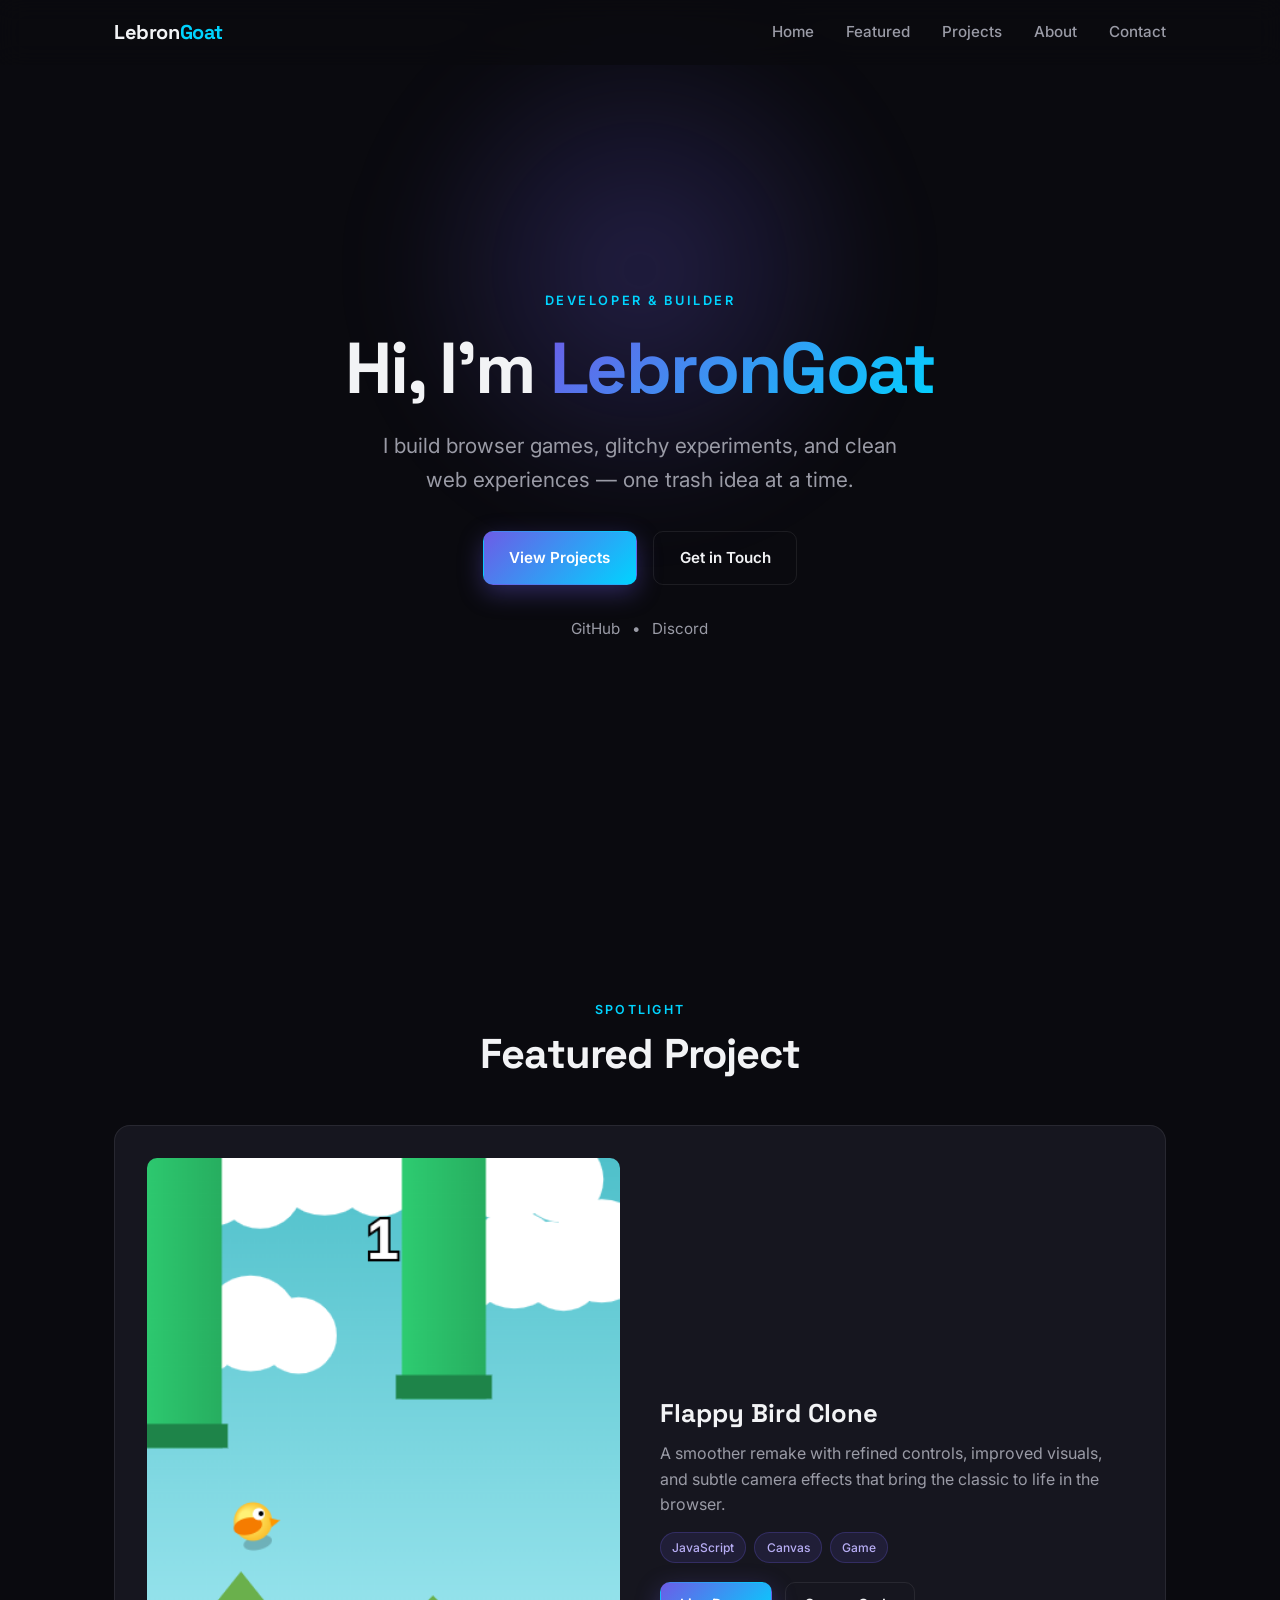
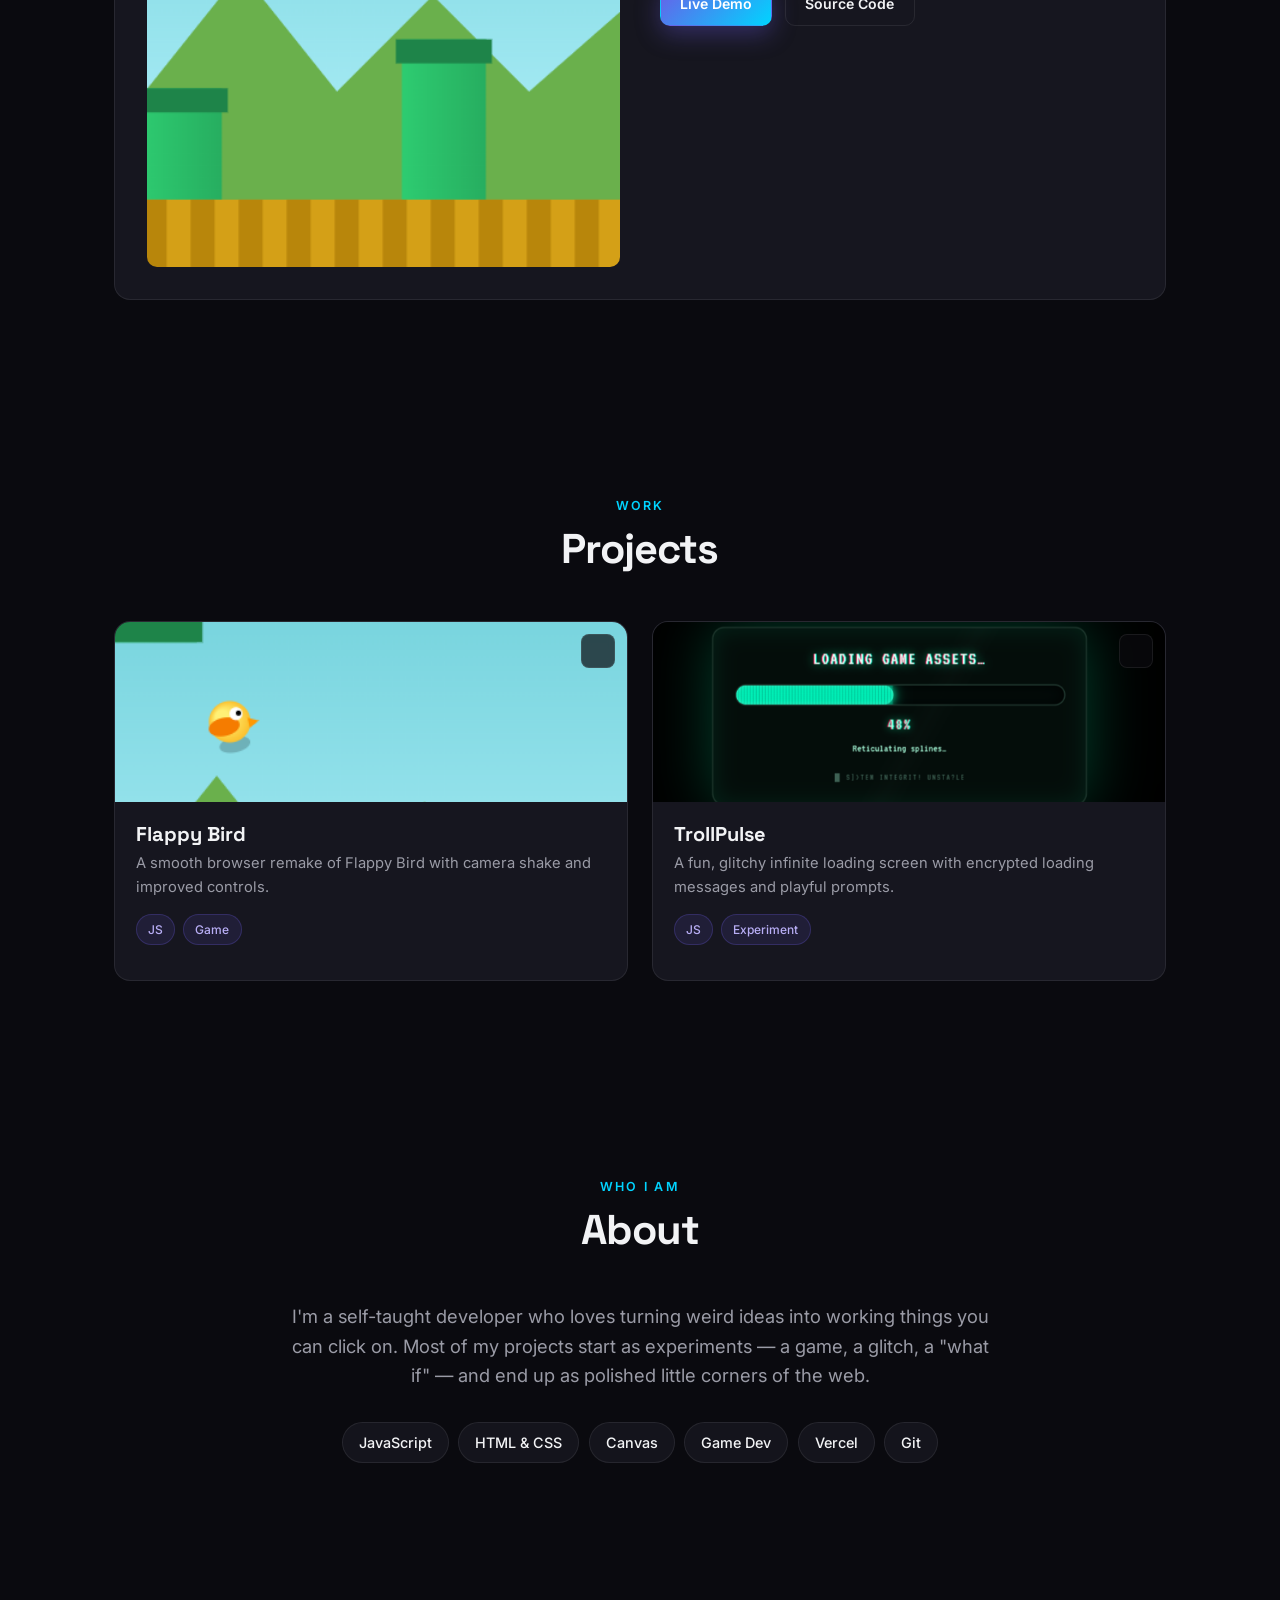
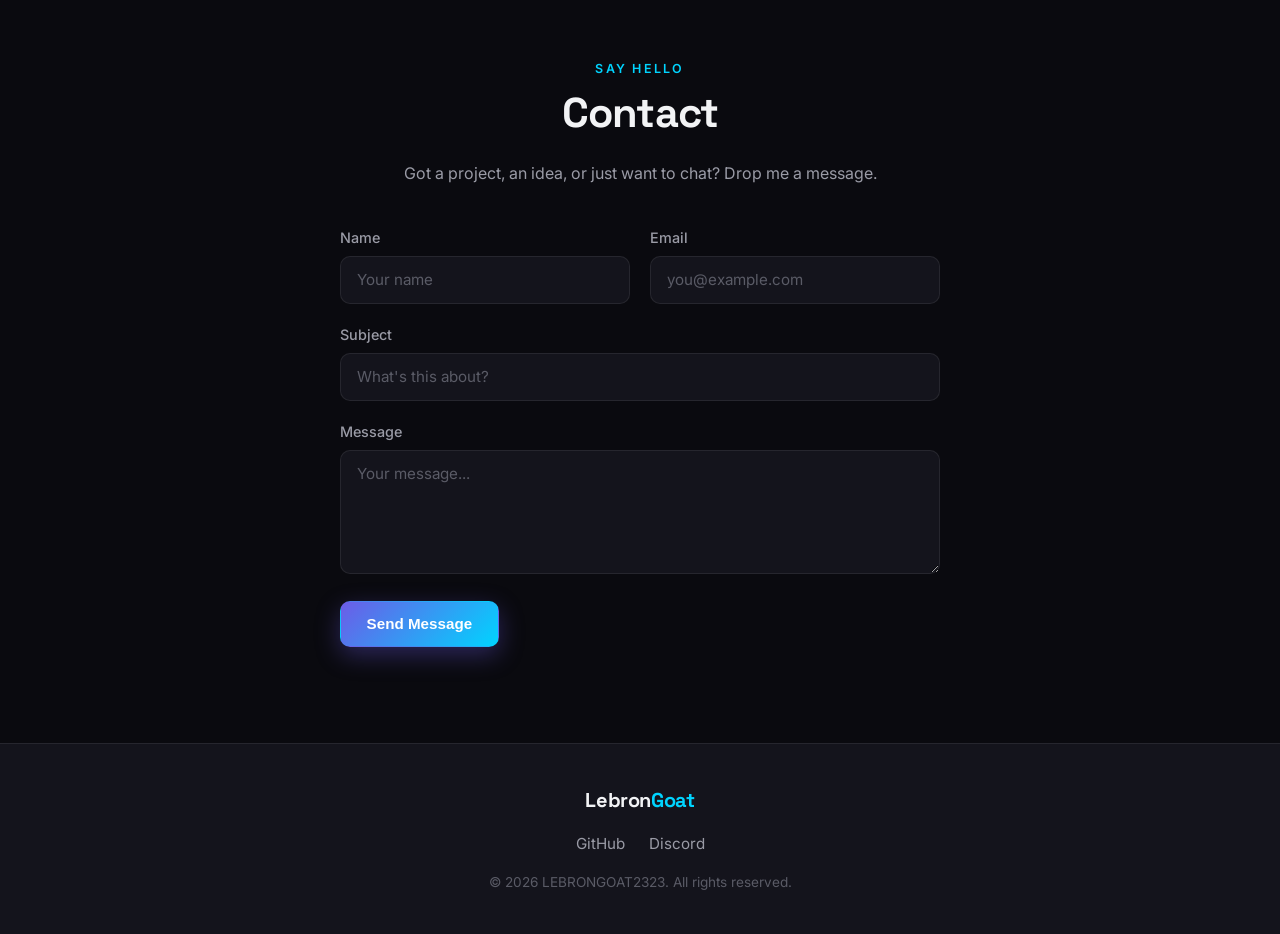
==== commit 27f86d41: "Redesign portfolio with modern UI" ====
--- a/index.html
+++ b/index.html
@@ -3,149 +3,187 @@
 <head>
     <meta charset="UTF-8">
     <meta name="viewport" content="width=device-width, initial-scale=1.0">
-    <title>LebronGoat</title>
+    <meta name="description" content="LebronGoat — developer portfolio showcasing web projects, games, and experiments.">
+    <title>LebronGoat — Developer Portfolio</title>
+    <link rel="preconnect" href="https://fonts.googleapis.com">
+    <link rel="preconnect" href="https://fonts.gstatic.com" crossorigin>
+    <link href="https://fonts.googleapis.com/css2?family=Space+Grotesk:wght@500;600;700&family=Inter:wght@400;500;600&display=swap" rel="stylesheet">
     <link rel="stylesheet" href="style.css">
 </head>
 <body>
-    <header>
-        <nav>
-            <ul>
-                <li><a href="#home">Home</a></li>
-                <li><a href="#featured">Featured</a></li>
-                <li><a href="#projects">Projects</a></li>
-                <li><a href="#blog">Blog</a></li>
-                <li><a href="#contact">Contact</a></li>
-            </ul>
-        </nav>
+    <header id="site-header">
+        <div class="nav-inner">
+            <a href="#home" class="brand">Lebron<span>Goat</span></a>
+            <nav>
+                <ul>
+                    <li><a href="#home">Home</a></li>
+                    <li><a href="#featured">Featured</a></li>
+                    <li><a href="#projects">Projects</a></li>
+                    <li><a href="#about">About</a></li>
+                    <li><a href="#contact">Contact</a></li>
+                </ul>
+            </nav>
+            <button class="nav-toggle" aria-label="Toggle navigation">
+                <span></span><span></span><span></span>
+            </button>
+        </div>
     </header>
 
     <section id="home" class="hero">
-        <h1>LebronGoat</h1>
-        <p>Thats's a Trash Idea</p>
+        <div class="hero-content">
+            <p class="hero-eyebrow">Developer &amp; Builder</p>
+            <h1>Hi, I'm <span class="gradient-text">LebronGoat</span></h1>
+            <p class="hero-tagline">I build browser games, glitchy experiments, and clean web experiences — one trash idea at a time.</p>
+            <div class="hero-actions">
+                <a href="#projects" class="btn btn-primary">View Projects</a>
+                <a href="#contact" class="btn btn-ghost">Get in Touch</a>
+            </div>
+            <div class="hero-socials">
+                <a href="https://github.com/LEBRONGOAT2323" target="_blank" rel="noopener" aria-label="GitHub">GitHub</a>
+                <span class="dot">•</span>
+                <a href="https://discord.gg/wWgE8UFkEm" target="_blank" rel="noopener" aria-label="Discord">Discord</a>
+            </div>
+        </div>
+        <div class="hero-glow"></div>
     </section>
 
-   <section id="featured">
-  <h2>Featured Project</h2>
+    <section id="featured">
+        <div class="section-head">
+            <span class="section-kicker">Spotlight</span>
+            <h2>Featured Project</h2>
+        </div>
 
-  <div class="project-tile">
+        <div class="featured-card">
+            <div class="featured-image">
+                <img src="assets/Flappy-Bird-screenshot.png" alt="Flappy Bird Clone preview" loading="lazy">
+            </div>
+            <div class="featured-text">
+                <h3>Flappy Bird Clone</h3>
+                <p>A smoother remake with refined controls, improved visuals, and subtle camera effects that bring the classic to life in the browser.</p>
+                <div class="tag-row">
+                    <span class="tag">JavaScript</span>
+                    <span class="tag">Canvas</span>
+                    <span class="tag">Game</span>
+                </div>
+                <div class="featured-actions">
+                    <a href="https://trueflappybird.vercel.app/" target="_blank" rel="noopener" class="btn btn-primary btn-sm">Live Demo</a>
+                    <a href="https://github.com/LEBRONGOAT2323/flappy-bird" target="_blank" rel="noopener" class="btn btn-ghost btn-sm">Source Code</a>
+                </div>
+            </div>
+        </div>
+    </section>
 
-    <div class="project-image">
-      <img src="assets/Flappy-Bird-screenshot.png" alt="Project Preview">
-    </div>
+    <section id="projects">
+        <div class="section-head">
+            <span class="section-kicker">Work</span>
+            <h2>Projects</h2>
+        </div>
 
-    <div class="project-info">
-      <h3>Flappy Bird Clone</h3>
-      <p>
-        A smoother remake with better controls,
-        improved visuals, and subtle camera effects.
-      </p>
+        <div class="projects-grid">
 
-      <div class="project-links">
+            <article class="project-card">
+                <a href="https://trueflappybird.vercel.app" target="_blank" rel="noopener" class="project-link">
+                    <div class="thumb-wrap">
+                        <img src="assets/Flappy-Bird-screenshot.png" class="project-thumb" alt="Flappy Bird" loading="lazy">
+                    </div>
+                    <div class="project-info">
+                        <h3>Flappy Bird</h3>
+                        <p>A smooth browser remake of Flappy Bird with camera shake and improved controls.</p>
+                        <div class="tag-row">
+                            <span class="tag">JS</span>
+                            <span class="tag">Game</span>
+                        </div>
+                    </div>
+                </a>
+                <a href="https://github.com/LEBRONGOAT2323/Flappy-Bird" target="_blank" rel="noopener" class="github-icon" aria-label="View Flappy Bird on GitHub">
+                    <img src="https://cdn.jsdelivr.net/gh/devicons/devicon/icons/github/github-original.svg" alt="">
+                </a>
+            </article>
 
-        <a href="https://github.com/LEBRONGOAT2323/flappy-bird" 
-           target="_blank" 
-           class="github-link">
-          <img src="https://cdn.jsdelivr.net/gh/devicons/devicon/icons/github/github-original.svg">
-        </a>
+            <article class="project-card">
+                <a href="https://TrollPulse.vercel.app" target="_blank" rel="noopener" class="project-link">
+                    <div class="thumb-wrap">
+                        <img src="assets/TrollPulse.png" class="project-thumb" alt="TrollPulse" loading="lazy">
+                    </div>
+                    <div class="project-info">
+                        <h3>TrollPulse</h3>
+                        <p>A fun, glitchy infinite loading screen with encrypted loading messages and playful prompts.</p>
+                        <div class="tag-row">
+                            <span class="tag">JS</span>
+                            <span class="tag">Experiment</span>
+                        </div>
+                    </div>
+                </a>
+                <a href="https://github.com/LEBRONGOAT2323/TrollPulse" target="_blank" rel="noopener" class="github-icon" aria-label="View TrollPulse on GitHub">
+                    <img src="https://cdn.jsdelivr.net/gh/devicons/devicon/icons/github/github-original.svg" alt="">
+                </a>
+            </article>
 
-        <a href="https://trueflappybird.vercel.app/" 
-           target="_blank" 
-           class="live-btn">
-          Live Demo
-        </a>
+        </div>
+    </section>
 
-      </div>
-    </div>
-
-  </div>
-</section>
-
- <section id="projects">
-  <h2 class="section-title">Projects</h2>
-
-  <div class="projects-grid">
-
-    <!-- Project Card -->
-    <div class="project-card">
-      <a href="https://trueflappybird.vercel.app" target="_blank" class="project-link">
-        <img src="assets/Flappy-Bird-screenshot.png" class="project-thumb">
-        <div class="project-info">
-          <h3>Flappy Bird</h3>
-          <p>A smooth browser remake of flappy bird with camera shake + improved controls.</p>
+    <section id="about">
+        <div class="section-head">
+            <span class="section-kicker">Who I Am</span>
+            <h2>About</h2>
         </div>
-      </a>
-
-      <a href="https://github.com/LEBRONGOAT2323/Flappy-Bird" target="_blank" class="github-icon">
-       <img src="https://cdn.jsdelivr.net/gh/devicons/devicon/icons/github/github-original.svg">
-      </a>
-    </div>
-
-    <!-- Project Card -->
-    <div class="project-card">
-      <a href="https://TrollPulse.vercel.app" target="_blank" class="project-link">
-        <img src="assets/TrollPulse.png" class="project-thumb">
-        <div class="project-info">
-          <h3>TrollPulse</h3>
-          <p>A fun glitchy style infinte loading screen, with incripted loading messages + funny messages.</p>
-        </div>
-      </a>
-
-      <a href="https://github.com/LEBRONGOAT2323/TrollPulse" target="_blank" class="github-icon">
-        <img src="https://cdn.jsdelivr.net/gh/devicons/devicon/icons/github/github-original.svg">
-      </a>
-    </div>
-
-  </div>
-</section>
-
-
-  </div>
-</section>
-  
-
-    <section id="blog">
-        <h2>Blog</h2>
-        <div class="cards">
-            <div class="card">
-                <h3>Nothing Here Yet...</h3>
-                <p></p>
-                <a href=""></a>
-            </div>
-            <div class="card">
-                <h3></h3>
-                <p>.</p>
-                <a href="#"></a>
+        <div class="about-wrap">
+            <p class="about-lead">
+                I'm a self-taught developer who loves turning weird ideas into working things you can click on.
+                Most of my projects start as experiments — a game, a glitch, a "what if" — and end up as polished
+                little corners of the web.
+            </p>
+            <div class="skills">
+                <span class="skill-chip">JavaScript</span>
+                <span class="skill-chip">HTML &amp; CSS</span>
+                <span class="skill-chip">Canvas</span>
+                <span class="skill-chip">Game Dev</span>
+                <span class="skill-chip">Vercel</span>
+                <span class="skill-chip">Git</span>
             </div>
         </div>
     </section>
 
     <section id="contact">
-        <h2>Contact</h2>
-        <ul class="socials">
-            <li><a href="https://discord.gg/cp6uq68K">Discord</a></li>
-            <li><a href="https://github.com/LEBRONGOAT2323">GitHub</a></li>
-        </ul>
-    <form action="https://formspree.io/f/xdalbkzq" method="POST">
-        <label for="name">Name</label>
-        <input type="text" name="name" id="name" required>
-
-        <label for="email">Email</label>
-        <input type="email" name="_replyto" id="email" required>
-
-        <label for="email">Subject</label>
-        <input type="text" name="subject" placeholder="Subject" required>
-
-        <label for="message">Message</label>
-        <textarea name="message" id="message" rows="5" required></textarea>
-
-        <button type="submit">Send Message</button>
-    </form>
+        <div class="section-head">
+            <span class="section-kicker">Say Hello</span>
+            <h2>Contact</h2>
+        </div>
+        <p class="contact-intro">Got a project, an idea, or just want to chat? Drop me a message.</p>
+        <form id="contact-form" action="https://formspree.io/f/xdalbkzq" method="POST">
+            <div class="field-row">
+                <div class="field">
+                    <label for="name">Name</label>
+                    <input type="text" name="name" id="name" placeholder="Your name" required>
+                </div>
+                <div class="field">
+                    <label for="email">Email</label>
+                    <input type="email" name="_replyto" id="email" placeholder="you@example.com" required>
+                </div>
+            </div>
+            <div class="field">
+                <label for="subject">Subject</label>
+                <input type="text" name="subject" id="subject" placeholder="What's this about?" required>
+            </div>
+            <div class="field">
+                <label for="message">Message</label>
+                <textarea name="message" id="message" rows="5" placeholder="Your message..." required></textarea>
+            </div>
+            <button type="submit" id="submit-btn" class="btn btn-primary">Send Message</button>
+        </form>
     </section>
 
     <footer>
-        <p>© 2026 LEBRONGOAT2323. All rights reserved.</p>
+        <div class="footer-inner">
+            <a href="#home" class="brand">Lebron<span>Goat</span></a>
+            <div class="footer-socials">
+                <a href="https://github.com/LEBRONGOAT2323" target="_blank" rel="noopener">GitHub</a>
+                <a href="https://discord.gg/wWgE8UFkEm" target="_blank" rel="noopener">Discord</a>
+            </div>
+            <p class="copyright">© 2026 LEBRONGOAT2323. All rights reserved.</p>
+        </div>
     </footer>
 
     <script src="script.js"></script>
 </body>
-</html>
+</html>
--- a/style.css
+++ b/style.css
@@ -1,480 +1,583 @@
-/* Global */
+/* ===== Design Tokens ===== */
+:root {
+    --bg: #0a0a0f;
+    --bg-elev: #14141c;
+    --bg-card: #16161f;
+    --border: rgba(255, 255, 255, 0.08);
+    --text: #f2f3f5;
+    --text-muted: #9a9ba6;
+    --accent: #6c5ce7;
+    --accent-2: #00d4ff;
+    --accent-grad: linear-gradient(135deg, #6c5ce7, #00d4ff);
+    --radius: 16px;
+    --radius-sm: 10px;
+    --shadow: 0 20px 50px rgba(0, 0, 0, 0.5);
+    --maxw: 1100px;
+    --font-head: 'Space Grotesk', system-ui, sans-serif;
+    --font-body: 'Inter', system-ui, sans-serif;
+}
+
+* { box-sizing: border-box; }
+
+html { scroll-behavior: smooth; }
+
 body {
     margin: 0;
-    font-family: 'Arial', sans-serif;
-    background: #111;
-    color: #eee;
-    scroll-behavior: smooth;
-}
-
-/* Header / Nav */
+    font-family: var(--font-body);
+    background: var(--bg);
+    color: var(--text);
+    line-height: 1.6;
+    -webkit-font-smoothing: antialiased;
+}
+
+img { max-width: 100%; }
+
+h1, h2, h3 { font-family: var(--font-head); line-height: 1.15; }
+
+/* ===== Header / Nav ===== */
 header {
     position: fixed;
+    top: 0;
     width: 100%;
-    background: #222;
-    padding: 1rem 0;
     z-index: 1000;
-}
+    background: rgba(10, 10, 15, 0.7);
+    backdrop-filter: blur(12px);
+    border-bottom: 1px solid transparent;
+    transition: border-color 0.3s, background 0.3s;
+}
+
+header.scrolled {
+    border-bottom-color: var(--border);
+    background: rgba(10, 10, 15, 0.85);
+}
+
+.nav-inner {
+    max-width: var(--maxw);
+    margin: 0 auto;
+    padding: 1rem 1.5rem;
+    display: flex;
+    align-items: center;
+    justify-content: space-between;
+}
+
+.brand {
+    font-family: var(--font-head);
+    font-weight: 700;
+    font-size: 1.25rem;
+    color: var(--text);
+    text-decoration: none;
+    letter-spacing: -0.02em;
+}
+
+.brand span { color: var(--accent-2); }
 
 header nav ul {
     display: flex;
-    justify-content: center;
     list-style: none;
     margin: 0;
     padding: 0;
-}
-
-header nav ul li {
-    margin: 0 1rem;
+    gap: 2rem;
 }
 
 header nav ul li a {
-    color: #eee;
+    color: var(--text-muted);
     text-decoration: none;
+    font-size: 0.95rem;
+    font-weight: 500;
+    transition: color 0.2s;
+}
+
+header nav ul li a:hover { color: var(--text); }
+
+.nav-toggle {
+    display: none;
+    flex-direction: column;
+    gap: 5px;
+    background: none;
+    border: none;
+    cursor: pointer;
+    padding: 4px;
+}
+
+.nav-toggle span {
+    width: 24px;
+    height: 2px;
+    background: var(--text);
+    border-radius: 2px;
     transition: 0.3s;
 }
 
-header nav ul li a:hover {
-    color: #00bcd4;
-}
-
-/* Hero Section */
+/* ===== Buttons ===== */
+.btn {
+    display: inline-block;
+    padding: 0.85rem 1.6rem;
+    border-radius: var(--radius-sm);
+    text-decoration: none;
+    font-weight: 600;
+    font-size: 0.95rem;
+    cursor: pointer;
+    border: 1px solid transparent;
+    transition: transform 0.2s, box-shadow 0.2s, background 0.2s, border-color 0.2s;
+}
+
+.btn-sm { padding: 0.6rem 1.2rem; font-size: 0.88rem; }
+
+.btn-primary {
+    background: var(--accent-grad);
+    color: #fff;
+    box-shadow: 0 8px 24px rgba(108, 92, 231, 0.35);
+}
+
+.btn-primary:hover {
+    transform: translateY(-2px);
+    box-shadow: 0 12px 30px rgba(108, 92, 231, 0.5);
+}
+
+.btn-ghost {
+    background: transparent;
+    color: var(--text);
+    border-color: var(--border);
+}
+
+.btn-ghost:hover {
+    border-color: var(--accent-2);
+    color: var(--accent-2);
+    transform: translateY(-2px);
+}
+
+/* ===== Hero ===== */
 .hero {
-    display: flex;
-    flex-direction: column;
+    position: relative;
+    min-height: 100vh;
+    display: flex;
+    align-items: center;
+    justify-content: center;
+    text-align: center;
+    padding: 6rem 1.5rem 4rem;
+    overflow: hidden;
+}
+
+.hero-glow {
+    position: absolute;
+    top: 30%;
+    left: 50%;
+    width: 600px;
+    height: 600px;
+    transform: translate(-50%, -50%);
+    background: radial-gradient(circle, rgba(108, 92, 231, 0.25), transparent 60%);
+    filter: blur(40px);
+    z-index: 0;
+    pointer-events: none;
+}
+
+.hero-content {
+    position: relative;
+    z-index: 1;
+    max-width: 720px;
+}
+
+.hero-eyebrow {
+    text-transform: uppercase;
+    letter-spacing: 0.2em;
+    font-size: 0.8rem;
+    color: var(--accent-2);
+    font-weight: 600;
+    margin: 0 0 1rem;
+}
+
+.hero h1 {
+    font-size: clamp(2.5rem, 7vw, 4.5rem);
+    margin: 0 0 1.2rem;
+    letter-spacing: -0.03em;
+}
+
+.gradient-text {
+    background: var(--accent-grad);
+    -webkit-background-clip: text;
+    background-clip: text;
+    -webkit-text-fill-color: transparent;
+}
+
+.hero-tagline {
+    font-size: clamp(1.05rem, 2.5vw, 1.3rem);
+    color: var(--text-muted);
+    margin: 0 auto 2.2rem;
+    max-width: 560px;
+}
+
+.hero-actions {
+    display: flex;
+    gap: 1rem;
+    justify-content: center;
+    flex-wrap: wrap;
+    margin-bottom: 2rem;
+}
+
+.hero-socials {
+    display: flex;
+    gap: 0.75rem;
     justify-content: center;
     align-items: center;
-    height: 100vh;
-    background: linear-gradient(135deg, #111, #222);
+    color: var(--text-muted);
+    font-size: 0.95rem;
+}
+
+.hero-socials a {
+    color: var(--text-muted);
+    text-decoration: none;
+    transition: color 0.2s;
+}
+
+.hero-socials a:hover { color: var(--accent-2); }
+
+/* ===== Sections ===== */
+section {
+    max-width: var(--maxw);
+    margin: 0 auto;
+    padding: 6rem 1.5rem;
+}
+
+.section-head {
     text-align: center;
-}
-
-.hero h1 {
-    font-size: 4rem;
+    margin-bottom: 3rem;
+}
+
+.section-kicker {
+    display: inline-block;
+    text-transform: uppercase;
+    letter-spacing: 0.18em;
+    font-size: 0.78rem;
+    color: var(--accent-2);
+    font-weight: 600;
+    margin-bottom: 0.6rem;
+}
+
+.section-head h2 {
+    font-size: clamp(1.8rem, 4vw, 2.6rem);
     margin: 0;
-}
-
-.hero p {
-    font-size: 1.5rem;
-    margin-top: 1rem;
-}
-
-/* Sections */
-section {
-    padding: 100px 20px;
-    min-height: 100vh;
-}
-
-h2 {
-    text-align: center;
-    margin-bottom: 2rem;
-}
-
-/* Cards */
-.cards {
+    letter-spacing: -0.02em;
+}
+
+/* ===== Tags ===== */
+.tag-row {
     display: flex;
     flex-wrap: wrap;
-    justify-content: center;
-    gap: 1.5rem;
-}
-
-.card {
-    background: #222;
-    padding: 1.5rem;
-    width: 250px;
-    border-radius: 10px;
-    text-align: center;
-    transition: transform 0.3s, box-shadow 0.3s;
-}
-
-.card:hover {
-    transform: translateY(-10px);
-    box-shadow: 0 10px 20px rgba(0,0,0,0.5);
-}
-
-.card a {
-    display: inline-block;
-    margin-top: 1rem;
-    text-decoration: none;
-    color: #00bcd4;
-}
-
-/* Resume Button */
-.resume-btn {
-    display: inline-block;
-    padding: 1rem 2rem;
-    text-decoration: none;
-    color: #fff;
-    background: #00bcd4;
-    border-radius: 5px;
-    transition: 0.3s;
-}
-
-.resume-btn:hover {
-    background: #0097a7;
-}
-
-/* Socials */
-.socials {
-    text-align: center;
-    padding: 1rem 0;
-}
-
-.socials li {
-    display: inline-block;
-    margin: 0 1rem;
-}
-
-.socials li a {
-    color: #00bcd4;
-    text-decoration: none;
-}
-
-/* Footer */
-footer {
-    text-align: center;
+    gap: 0.5rem;
+    margin: 0.9rem 0;
+}
+
+.tag {
+    font-size: 0.75rem;
+    font-weight: 500;
+    padding: 0.3rem 0.7rem;
+    border-radius: 999px;
+    background: rgba(108, 92, 231, 0.12);
+    color: #b8aef5;
+    border: 1px solid rgba(108, 92, 231, 0.25);
+}
+
+/* ===== Featured ===== */
+.featured-card {
+    display: grid;
+    grid-template-columns: 1fr 1fr;
+    gap: 2.5rem;
+    align-items: center;
+    background: var(--bg-card);
+    border: 1px solid var(--border);
+    border-radius: var(--radius);
     padding: 2rem;
-    background: #222;
-}
-
-form {
-    display: flex;
-    flex-direction: column;
-    max-width: 500px;
-    margin: 0 auto;
-    gap: 1rem;
-}
-
-form label {
-    font-weight: bold;
-}
-
-form input,
-form textarea {
-    padding: 0.8rem;
-    border-radius: 5px;
-    border: none;
-    background: #333;
-    color: #eee;
-}
-
-form input:focus,
-form textarea:focus {
-    outline: 2px solid #00bcd4;
-}
-
-form button {
-    padding: 1rem;
-    border: none;
-    border-radius: 5px;
-    background: #00bcd4;
-    color: #fff;
-    cursor: pointer;
-    transition: 0.3s;
-}
-
-form button:hover {
-    background: #0097a7;
-}
-
-/* Featured Section */
-#featured {
-    padding: 80px 20px;
-    text-align: center;
-    background: #111;
-}
-
-/* Card */
-.featured-card {
-    position: relative;
-    max-width: 750px;
-    margin: auto;
-    padding: 30px;
-    background: #1a1a1a;
-    border-radius: 15px;
-    transition: 0.3s;
+    transition: transform 0.3s, box-shadow 0.3s, border-color 0.3s;
 }
 
 .featured-card:hover {
     transform: translateY(-6px);
-    box-shadow: 0 0 25px #007bff;
-}
-
-/* Layout */
-.featured-content {
+    box-shadow: var(--shadow);
+    border-color: rgba(108, 92, 231, 0.4);
+}
+
+.featured-image img {
+    width: 100%;
+    border-radius: var(--radius-sm);
+    display: block;
+}
+
+.featured-text h3 {
+    margin: 0 0 0.8rem;
+    font-size: 1.6rem;
+}
+
+.featured-text p {
+    color: var(--text-muted);
+    margin: 0 0 0.5rem;
+}
+
+.featured-actions {
+    display: flex;
+    gap: 0.8rem;
+    margin-top: 1.2rem;
+    flex-wrap: wrap;
+}
+
+/* ===== Projects Grid ===== */
+.projects-grid {
+    display: grid;
+    grid-template-columns: repeat(auto-fit, minmax(280px, 1fr));
+    gap: 1.5rem;
+}
+
+.project-card {
+    position: relative;
+    background: var(--bg-card);
+    border: 1px solid var(--border);
+    border-radius: var(--radius);
+    overflow: hidden;
+    transition: transform 0.3s, box-shadow 0.3s, border-color 0.3s;
+}
+
+.project-card:hover {
+    transform: translateY(-6px);
+    box-shadow: var(--shadow);
+    border-color: rgba(0, 212, 255, 0.4);
+}
+
+.project-link {
+    text-decoration: none;
+    color: var(--text);
+    display: block;
+}
+
+.thumb-wrap {
+    overflow: hidden;
+}
+
+.project-thumb {
+    width: 100%;
+    height: 180px;
+    object-fit: cover;
+    display: block;
+    transition: transform 0.4s;
+}
+
+.project-card:hover .project-thumb { transform: scale(1.05); }
+
+.project-info { padding: 1.3rem; }
+
+.project-info h3 {
+    margin: 0 0 0.4rem;
+    font-size: 1.25rem;
+}
+
+.project-info p {
+    margin: 0;
+    font-size: 0.92rem;
+    color: var(--text-muted);
+}
+
+.github-icon {
+    position: absolute;
+    top: 12px;
+    right: 12px;
+    width: 34px;
+    height: 34px;
     display: flex;
     align-items: center;
-    gap: 30px;
-    text-align: left;
-}
-
-/* Image */
-.featured-image img {
-    width: 200px;
-    border-radius: 10px;
-}
-
-/* Text */
-.featured-text h3 {
-    margin-top: 0;
-}
-
-.featured-text p {
-    color: #ccc;
-}
-
-/* Play Button */
-.play-btn {
-    display: inline-block;
-    margin-top: 15px;
-    padding: 10px 20px;
-    background: #007bff;
-    color: white;
+    justify-content: center;
+    background: rgba(10, 10, 15, 0.7);
+    border: 1px solid var(--border);
+    border-radius: 8px;
+    backdrop-filter: blur(4px);
+}
+
+.github-icon img {
+    width: 18px;
+    filter: invert(1);
+    opacity: 0.85;
+    transition: opacity 0.2s, transform 0.2s;
+}
+
+.github-icon:hover img {
+    opacity: 1;
+    transform: scale(1.1);
+}
+
+/* ===== About ===== */
+.about-wrap {
+    max-width: 720px;
+    margin: 0 auto;
+    text-align: center;
+}
+
+.about-lead {
+    font-size: 1.15rem;
+    color: var(--text-muted);
+    margin: 0 0 2rem;
+}
+
+.skills {
+    display: flex;
+    flex-wrap: wrap;
+    gap: 0.6rem;
+    justify-content: center;
+}
+
+.skill-chip {
+    padding: 0.5rem 1rem;
+    border-radius: 999px;
+    background: var(--bg-elev);
+    border: 1px solid var(--border);
+    font-size: 0.9rem;
+    font-weight: 500;
+    color: var(--text);
+    transition: border-color 0.2s, transform 0.2s;
+}
+
+.skill-chip:hover {
+    border-color: var(--accent-2);
+    transform: translateY(-2px);
+}
+
+/* ===== Contact ===== */
+.contact-intro {
+    text-align: center;
+    color: var(--text-muted);
+    margin: -1.5rem auto 2.5rem;
+    max-width: 480px;
+}
+
+#contact-form {
+    display: flex;
+    flex-direction: column;
+    max-width: 600px;
+    margin: 0 auto;
+    gap: 1.2rem;
+}
+
+.field-row {
+    display: grid;
+    grid-template-columns: 1fr 1fr;
+    gap: 1.2rem;
+}
+
+.field {
+    display: flex;
+    flex-direction: column;
+    gap: 0.4rem;
+}
+
+.field label {
+    font-weight: 500;
+    font-size: 0.9rem;
+    color: var(--text-muted);
+}
+
+#contact-form input,
+#contact-form textarea {
+    padding: 0.85rem 1rem;
+    border-radius: var(--radius-sm);
+    border: 1px solid var(--border);
+    background: var(--bg-elev);
+    color: var(--text);
+    font-family: var(--font-body);
+    font-size: 0.95rem;
+    transition: border-color 0.2s, box-shadow 0.2s;
+}
+
+#contact-form input::placeholder,
+#contact-form textarea::placeholder { color: #5a5b66; }
+
+#contact-form input:focus,
+#contact-form textarea:focus {
+    outline: none;
+    border-color: var(--accent);
+    box-shadow: 0 0 0 3px rgba(108, 92, 231, 0.2);
+}
+
+#contact-form textarea { resize: vertical; }
+
+#contact-form button { margin-top: 0.5rem; align-self: flex-start; }
+
+/* ===== Footer ===== */
+footer {
+    border-top: 1px solid var(--border);
+    background: var(--bg-elev);
+}
+
+.footer-inner {
+    max-width: var(--maxw);
+    margin: 0 auto;
+    padding: 2.5rem 1.5rem;
+    display: flex;
+    flex-direction: column;
+    align-items: center;
+    gap: 1rem;
+    text-align: center;
+}
+
+.footer-socials {
+    display: flex;
+    gap: 1.5rem;
+}
+
+.footer-socials a {
+    color: var(--text-muted);
     text-decoration: none;
-    border-radius: 8px;
-    transition: 0.3s;
-}
-
-.play-btn:hover {
-    background: #0056b3;
-}
-
-/* GitHub Icon Corner */
-.github-corner {
-    position: absolute;
-    top: 15px;
-    right: 15px;
-}
-
-.github-corner img {
-    width: 30px;
-    filter: invert(1);
-    transition: 0.3s;
-}
-
-.github-corner img:hover {
-    transform: scale(1.2);
-}
-
-#featured {
-    padding: 80px 20px;
-    text-align: center;
-}
-
-/* Tile container */
-.project-tile {
-    max-width: 320px;
-    margin: auto;
-    background: #1a1a1a;
-    border-radius: 12px;
-    overflow: hidden;
-    transition: 0.3s ease;
-}
-
-.project-tile:hover {
-    transform: translateY(-5px);
-    box-shadow: 0 0 20px #007bff;
-}
-
-/* Image */
-.project-image img {
-    width: 100%;
-    display: block;
-}
-
-/* Info */
-.project-info {
-    padding: 20px;
-    text-align: left;
-}
-
-.project-info h3 {
-    margin-top: 0;
-}
-
-.project-info p {
-    color: #ccc;
     font-size: 0.95rem;
-}
-
-/* Buttons Row */
-.project-links {
-    margin-top: 15px;
-    display: flex;
-    align-items: center;
-    gap: 12px;
-}
-
-/* GitHub icon */
-.github-link img {
-    width: 28px;
-    filter: invert(1);
-    transition: 0.3s;
-}
-
-.github-link img:hover {
-    transform: scale(1.2);
-}
-
-/* Live Button */
-.live-btn {
-    padding: 6px 14px;
-    background: #007bff;
-    color: white;
-    text-decoration: none;
-    border-radius: 6px;
+    transition: color 0.2s;
+}
+
+.footer-socials a:hover { color: var(--accent-2); }
+
+.copyright {
+    margin: 0;
+    color: #5a5b66;
     font-size: 0.85rem;
-    transition: 0.3s;
-}
-
-.live-btn:hover {
-    background: #0056b3;
-}
-
-/* PROJECTS GRID */
-
-.projects-grid {
-  display: grid;
-  grid-template-columns: repeat(auto-fit, minmax(260px, 1fr));
-  gap: 25px;
-  margin-top: 25px;
-}
-
-/* CARD */
-
-.project-card {
-  background: #111;
-  padding: 18px;
-  border-radius: 16px;
-  transition: 0.25s ease;
-}
-
-.project-card:hover {
-  transform: translateY(-6px);
-  background: #181818;
-}
-
-/* IMAGE */
-
-.project-card img {
-  width: 100%;
-  border-radius: 10px;
-}
-
-/* TEXT */
-
-.project-card h3 {
-  margin: 12px 0 5px;
-}
-
-.project-card p {
-  color: #aaa;
-  font-size: 0.95rem;
-}
-
-/* BUTTONS */
-
-.project-buttons {
-  display: flex;
-  gap: 10px;
-  margin-top: 12px;
-}
-
-.github-btn {
-  width: 30px;
-  height: 30px;
-  filter: invert(1);
-  border-radius: 8px;
-  display: flex;
-}
-
-.github-btn img {
-  width: 100%;
-}
-
-.github-btn img:hover {
-    transform: scale(1.2);
-}
-
-.live-btn {
-    display: inline-block;
-    margin-top: 15px;
-    padding: 10px 20px;
-    background: #007bff;
-    color: white;
-    text-decoration: none;
-    border-radius: 8px;
-    transition: 0.3s;
-}
-
-.section-title {
-  text-align: center;
-  font-size: 2rem;
-  margin-bottom: 40px;
-}
-
-.projects-grid {
-  display: grid;
-  grid-template-columns: repeat(auto-fit, minmax(260px, 1fr));
-  gap: 25px;
-  padding: 20px;
-}
-
-.project-card {
-  position: relative;
-  background: #111;
-  border-radius: 12px;
-  overflow: hidden;
-  transition: 0.25s ease;
-}
-
-.project-card:hover {
-  transform: translateY(-6px);
-  box-shadow: 0 0 20px rgba(0,0,0,0.4);
-}
-
-.project-thumb {
-  width: 100%;
-  height: 160px;
-  object-fit: cover;
-}
-
-.project-info {
-  padding: 15px;
-}
-
-.project-info h3 {
-  margin: 0;
-  font-size: 1.2rem;
-}
-
-.project-info p {
-  margin-top: 6px;
-  font-size: 0.9rem;
-  color: #bbb;
-}
-
-.project-link {
-  text-decoration: none;
-  color: white;
-  display: block;
-}
-
-.github-icon {
-  position: absolute;
-  top: 10px;
-  right: 10px;
-  width: 28px;
-  height: 28px;
-}
-
-.github-icon img {
-  width: 100%;
-  filter: invert(1);
-  opacity: 0.8;
-  transition: 0.2s;
-}
-
-.github-icon img:hover {
-  opacity: 1;
-}
+}
+
+/* ===== Reveal Animation ===== */
+.reveal {
+    opacity: 0;
+    transform: translateY(24px);
+    transition: opacity 0.7s ease-out, transform 0.7s ease-out;
+}
+
+.reveal.visible {
+    opacity: 1;
+    transform: translateY(0);
+}
+
+/* ===== Responsive ===== */
+@media (max-width: 820px) {
+    .featured-card { grid-template-columns: 1fr; }
+    .featured-image { max-width: 360px; margin: 0 auto; }
+}
+
+@media (max-width: 640px) {
+    header nav {
+        position: fixed;
+        top: 60px;
+        right: 0;
+        left: 0;
+        background: rgba(10, 10, 15, 0.97);
+        backdrop-filter: blur(12px);
+        border-bottom: 1px solid var(--border);
+        transform: translateY(-150%);
+        transition: transform 0.3s;
+    }
+    header nav.open { transform: translateY(0); }
+    header nav ul {
+        flex-direction: column;
+        gap: 0;
+        padding: 1rem 0;
+    }
+    header nav ul li {
+        text-align: center;
+        padding: 0.8rem 0;
+    }
+    .nav-toggle { display: flex; }
+    .nav-toggle.active span:nth-child(1) { transform: translateY(7px) rotate(45deg); }
+    .nav-toggle.active span:nth-child(2) { opacity: 0; }
+    .nav-toggle.active span:nth-child(3) { transform: translateY(-7px) rotate(-45deg); }
+    section { padding: 4rem 1.5rem; }
+    .field-row { grid-template-columns: 1fr; }
+    #contact-form button { align-self: stretch; text-align: center; }
+}
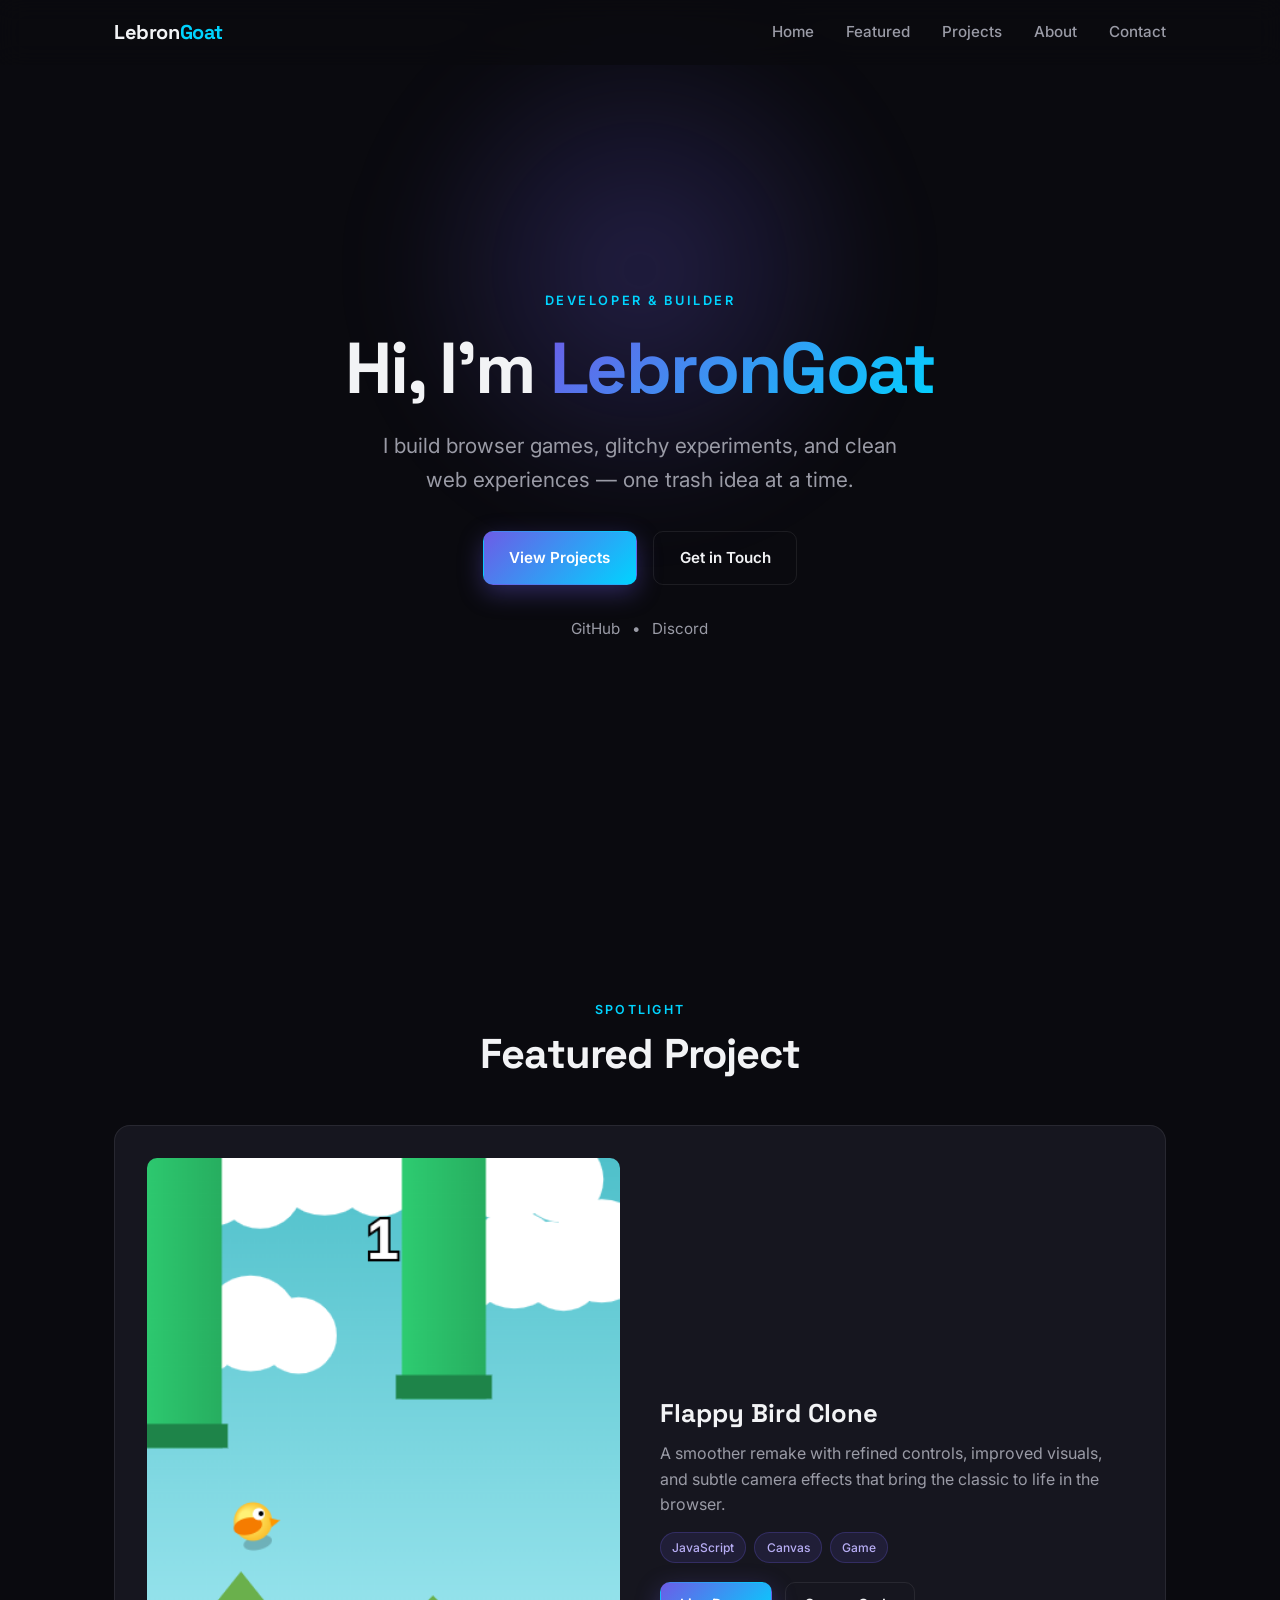
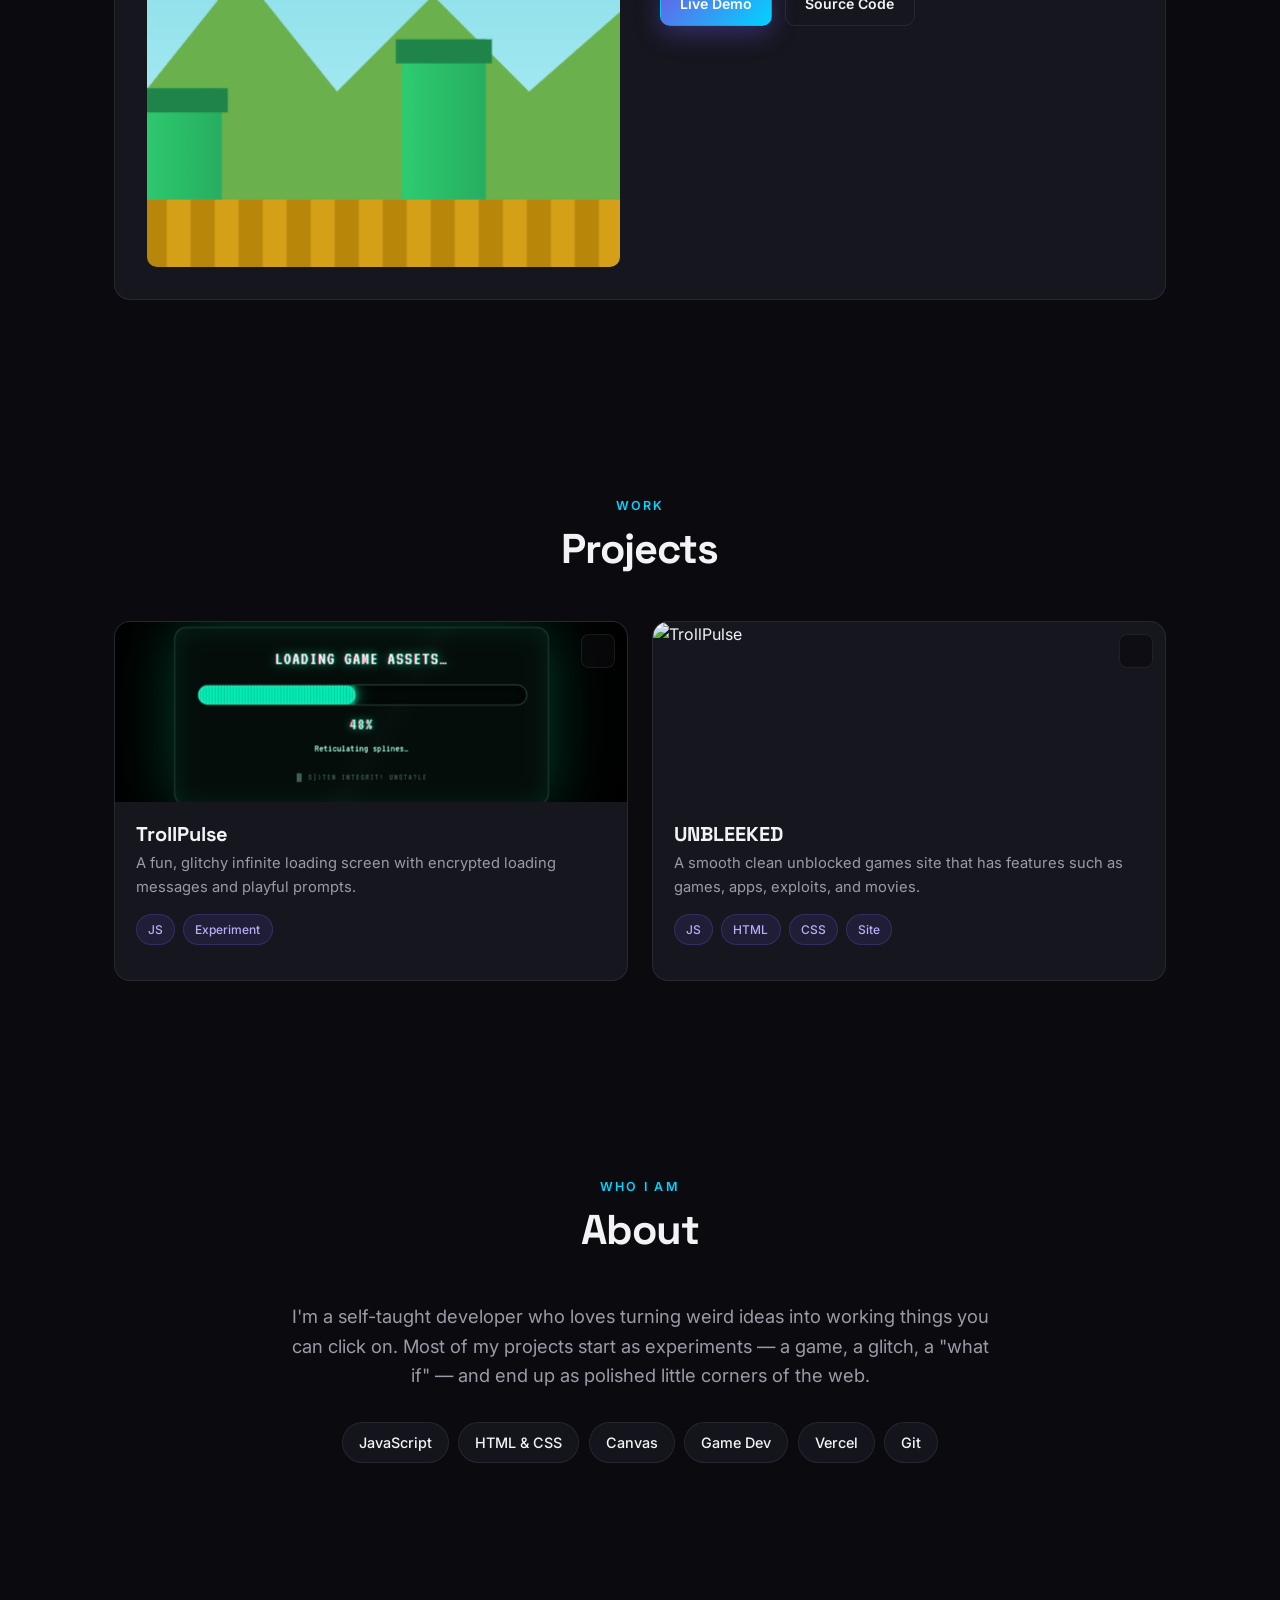
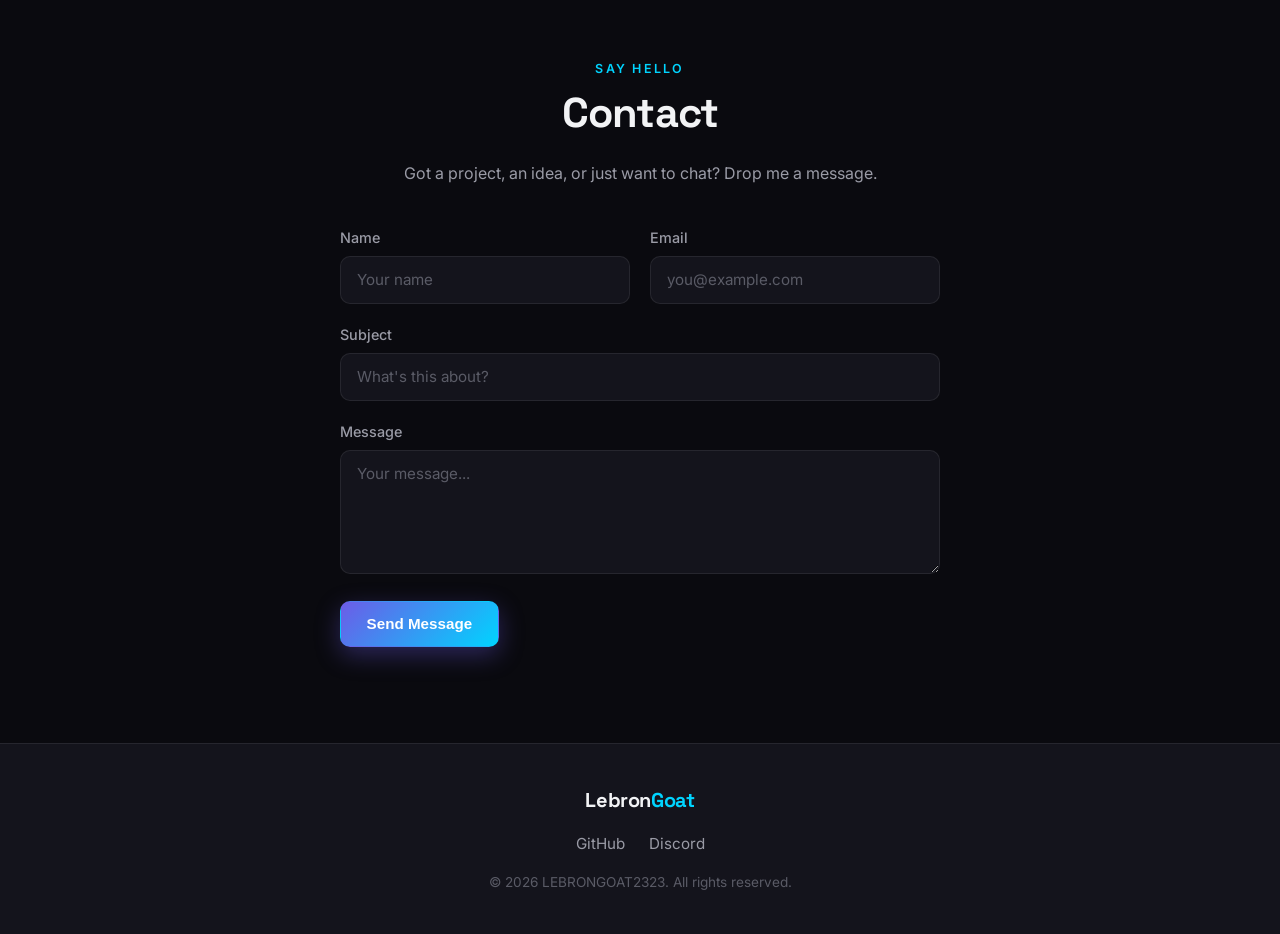
==== commit 4b07966b: "Replacing Flappy bird on Projects page" ====
--- a/index.html
+++ b/index.html
@@ -70,7 +70,7 @@
                     <a href="https://github.com/LEBRONGOAT2323/flappy-bird" target="_blank" rel="noopener" class="btn btn-ghost btn-sm">Source Code</a>
                 </div>
             </div>
-        </div>
+        </div>       
     </section>
 
     <section id="projects">
@@ -80,25 +80,6 @@
         </div>
 
         <div class="projects-grid">
-
-            <article class="project-card">
-                <a href="https://trueflappybird.vercel.app" target="_blank" rel="noopener" class="project-link">
-                    <div class="thumb-wrap">
-                        <img src="assets/Flappy-Bird-screenshot.png" class="project-thumb" alt="Flappy Bird" loading="lazy">
-                    </div>
-                    <div class="project-info">
-                        <h3>Flappy Bird</h3>
-                        <p>A smooth browser remake of Flappy Bird with camera shake and improved controls.</p>
-                        <div class="tag-row">
-                            <span class="tag">JS</span>
-                            <span class="tag">Game</span>
-                        </div>
-                    </div>
-                </a>
-                <a href="https://github.com/LEBRONGOAT2323/Flappy-Bird" target="_blank" rel="noopener" class="github-icon" aria-label="View Flappy Bird on GitHub">
-                    <img src="https://cdn.jsdelivr.net/gh/devicons/devicon/icons/github/github-original.svg" alt="">
-                </a>
-            </article>
 
             <article class="project-card">
                 <a href="https://TrollPulse.vercel.app" target="_blank" rel="noopener" class="project-link">
@@ -115,6 +96,27 @@
                     </div>
                 </a>
                 <a href="https://github.com/LEBRONGOAT2323/TrollPulse" target="_blank" rel="noopener" class="github-icon" aria-label="View TrollPulse on GitHub">
+                    <img src="https://cdn.jsdelivr.net/gh/devicons/devicon/icons/github/github-original.svg" alt="">
+                </a>
+            </article>
+
+             <article class="project-card">
+                <a href="https://unbleeked.vercel.app" target="_blank" rel="noopener" class="project-link">
+                    <div class="thumb-wrap">
+                        <img src="https://files.catbox.moe/j364dj.png" class="project-thumb" alt="TrollPulse" loading="lazy">
+                    </div>
+                    <div class="project-info">
+                        <h3>UNBLEEKED</h3>
+                        <p>A smooth clean unblocked games site that has features such as games, apps, exploits, and movies.</p>
+                        <div class="tag-row">
+                            <span class="tag">JS</span>
+                            <span class="tag">HTML</span>
+                            <span class="tag">CSS</span>
+                            <span class="tag">Site</span>
+                        </div>
+                    </div>
+                </a>
+                <a href="https://github.com/LEBRONGOAT2323/unbleeked" target="_blank" rel="noopener" class="github-icon" aria-label="View TrollPulse on GitHub">
                     <img src="https://cdn.jsdelivr.net/gh/devicons/devicon/icons/github/github-original.svg" alt="">
                 </a>
             </article>
@@ -186,4 +188,4 @@
 
     <script src="script.js"></script>
 </body>
-</html>+</html>
